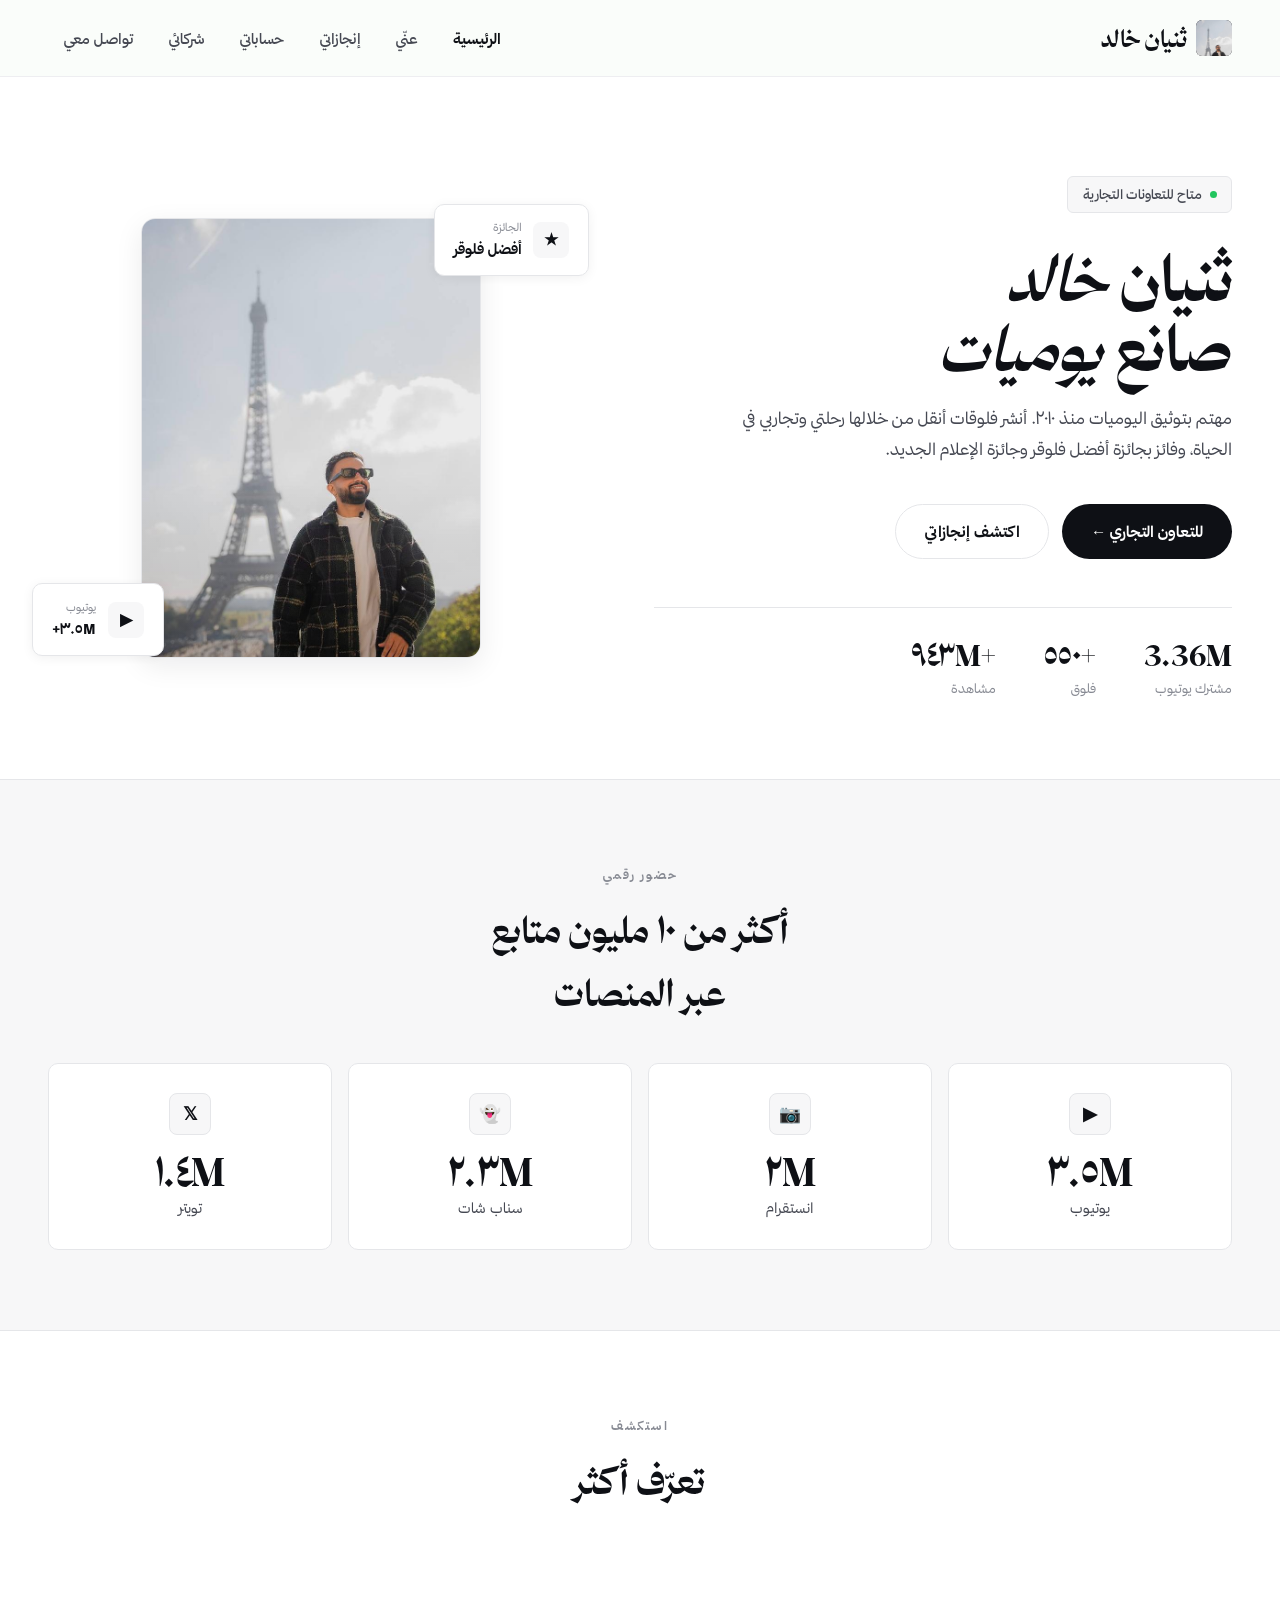
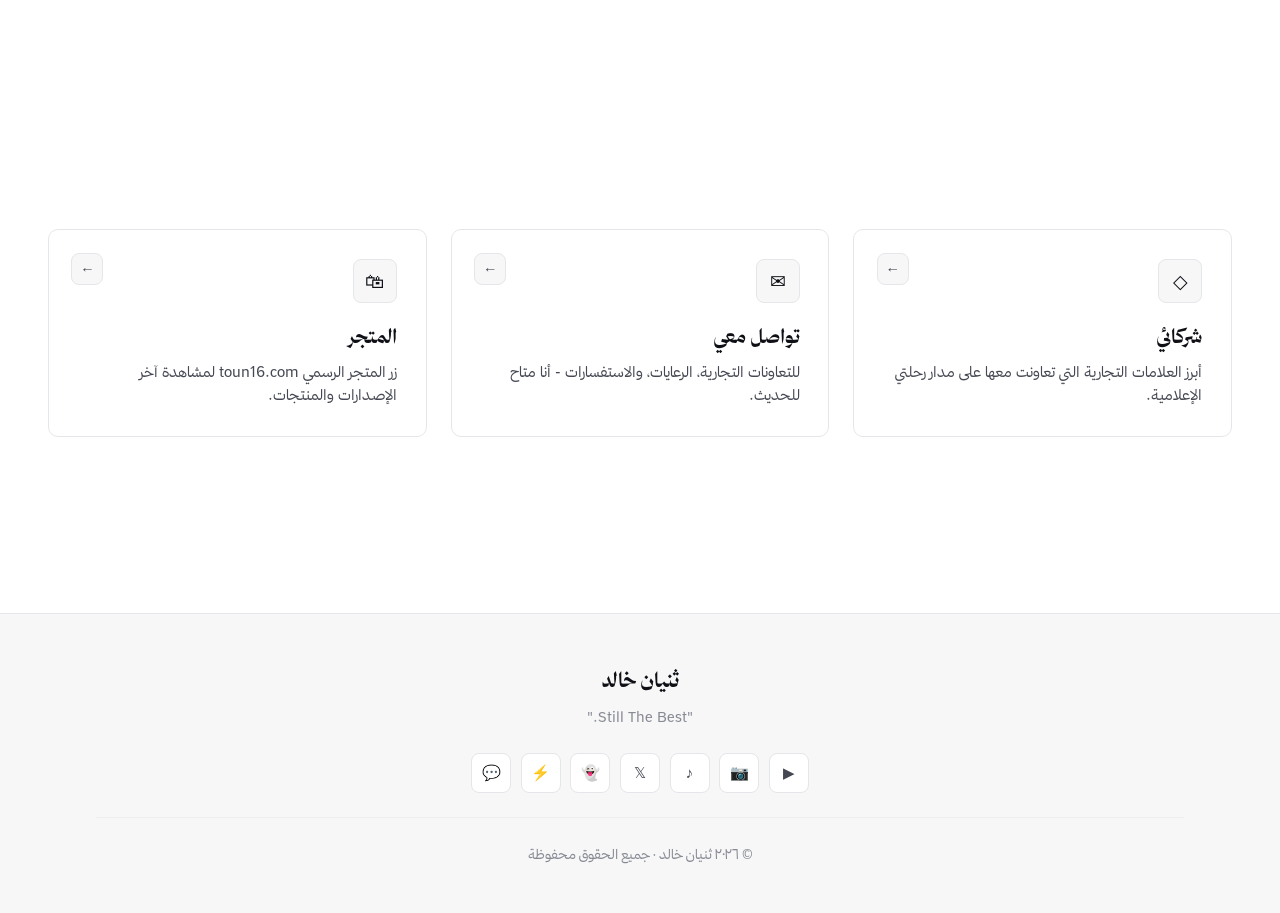
==== index.html @ 7612b8e5 "Add files via upload" ====
<!DOCTYPE html>
<html lang="ar" dir="rtl">
<head>
<meta charset="UTF-8">
<meta name="viewport" content="width=device-width, initial-scale=1.0">
<title>ثنيان خالد | Thunayyan Khalid</title>
<meta name="description" content="ثنيان خالد - مهتم بتوثيق اليوميات، ٣ مليون مشترك على اليوتيوب وأكثر من ٥٥٠ فلوق، وفائز بجائزة أفضل فلوقر">
<link rel="stylesheet" href="styles.css">
<style>
/* ===== Hero خاص بالصفحة الرئيسية ===== */
.hero{
  padding:6rem 0 5rem;
  position:relative;
  overflow:hidden;
}
.hero-grid{
  display:grid;
  grid-template-columns:1.1fr 1fr;
  gap:5rem;
  align-items:center;
}
.hero-text .greeting{
  display:inline-flex;
  align-items:center;
  gap:.5rem;
  padding:.4rem .9rem;
  background:var(--bg-soft);
  border:1px solid var(--border);
  border-radius:6px;
  font-size:.82rem;
  color:var(--text-soft);
  margin-bottom:1.8rem;
  font-weight:500;
}
.hero-text .greeting .dot{
  width:7px;height:7px;
  border-radius:50%;
  background:#22c55e;
}
.hero-text h1{
  font-family:'Thmanyah Display',serif;
  font-size:clamp(2.4rem,5vw,4.2rem);
  line-height:1.1;
  font-weight:700;
  color:var(--text);
  margin-bottom:1.3rem;
  letter-spacing:-.8px;
}
.hero-text h1 .italic{
  font-style:italic;
  color:var(--text);
  font-weight:500;
}
.hero-text .bio{
  font-size:1.05rem;
  color:var(--text-soft);
  margin-bottom:2.5rem;
  max-width:520px;
  line-height:1.8;
}
.hero-cta{
  display:flex;
  gap:.8rem;
  flex-wrap:wrap;
  margin-bottom:3rem;
}
.quick-stats{
  display:flex;
  gap:3rem;
  padding-top:2rem;
  border-top:1px solid var(--border);
}
.quick-stat .num{
  font-family:'Thmanyah Display',serif;
  font-size:1.9rem;
  font-weight:700;
  color:var(--text);
  line-height:1;
}
.quick-stat .lbl{
  font-size:.82rem;
  color:var(--text-muted);
  margin-top:.4rem;
}

/* ===== Hero Visual ===== */
.hero-visual{
  position:relative;
  height:520px;
}
.profile-frame{
  position:absolute;
  top:50%;
  left:50%;
  transform:translate(-50%,-50%);
  width:340px;
  height:440px;
  border-radius:14px;
  background:var(--bg-soft);
  box-shadow:var(--shadow-lg);
  z-index:2;
  overflow:hidden;
  border:1px solid var(--border);
}
.profile-frame::before{
  content:'';
  position:absolute;
  inset:0;
  background:linear-gradient(180deg,transparent 60%,rgba(14,16,21,.10));
  z-index:2;
  pointer-events:none;
}
.profile-img{
  position:absolute;
  inset:0;
  width:100%;
  height:100%;
  object-fit:cover;
  object-position:center top;
  z-index:1;
}
.profile-bg-shape{display:none}
.floating-badge{
  position:absolute;
  padding:.85rem 1.2rem;
  background:#fff;
  border:1px solid var(--border);
  border-radius:10px;
  box-shadow:var(--shadow);
  display:flex;
  align-items:center;
  gap:.7rem;
  z-index:3;
}
.floating-badge.b1{top:5%;right:-3%}
.floating-badge.b2{bottom:8%;left:-3%}
.floating-badge.b3{display:none}
.badge-icon{
  width:36px;height:36px;
  border-radius:8px;
  background:var(--bg-soft);
  display:flex;
  align-items:center;
  justify-content:center;
  color:var(--text);
  font-weight:700;
  font-size:1rem;
}
.badge-text .t1{font-size:.7rem;color:var(--text-muted)}
.badge-text .t2{font-weight:700;font-size:.9rem;color:var(--text)}

/* إزالة الدوائر الزخرفية */
.deco-circle{display:none}

/* ===== أقسام الصفحة ===== */
.section{padding:5rem 0}

/* ===== الإحصائيات الكبيرة ===== */
.stats-section{
  background:var(--bg-soft);
  padding:5rem 0;
  border-block:1px solid var(--border);
}
.stats-row{
  display:grid;
  grid-template-columns:repeat(4,1fr);
  gap:1rem;
  margin-top:2.5rem;
}
.stat-card{
  background:#fff;
  border:1px solid var(--border);
  border-radius:10px;
  padding:1.8rem 1.5rem;
  text-align:center;
  transition:border-color .2s ease;
}
.stat-card:hover{
  border-color:var(--text-muted);
}
.stat-card .icon{
  width:42px;height:42px;
  margin:0 auto 1rem;
  border-radius:8px;
  background:var(--bg-soft);
  display:flex;
  align-items:center;
  justify-content:center;
  color:var(--text);
  font-size:1.1rem;
  font-weight:700;
  border:1px solid var(--border);
}
.stat-card .big{
  font-family:'Thmanyah Display',serif;
  font-size:2.5rem;
  font-weight:700;
  color:var(--text);
  line-height:1;
  margin-bottom:.3rem;
}
.stat-card .label{
  color:var(--text-soft);
  font-size:.9rem;
}

/* ===== التنقل بين الأقسام (بطاقات روابط) ===== */
.nav-cards{
  display:grid;
  grid-template-columns:repeat(3,1fr);
  gap:1.5rem;
  margin-top:2rem;
}
.nav-card{
  display:block;
  padding:1.8rem;
  border-radius:10px;
  background:#fff;
  border:1px solid var(--border);
  text-decoration:none;
  color:inherit;
  transition:border-color .2s ease, transform .2s ease;
  position:relative;
}
.nav-card:hover{
  border-color:var(--text-muted);
  transform:translateY(-2px);
}
.nav-card .arrow{
  position:absolute;
  top:1.4rem;
  left:1.4rem;
  width:32px;height:32px;
  border-radius:8px;
  background:var(--bg-soft);
  display:flex;
  align-items:center;
  justify-content:center;
  color:var(--text-soft);
  transition:all .2s;
  font-size:.9rem;
  border:1px solid var(--border);
}
.nav-card:hover .arrow{
  background:var(--text);
  color:#fff;
  border-color:var(--text);
}
.nav-card h3{
  font-family:'Thmanyah Display',serif;
  font-size:1.25rem;
  font-weight:700;
  color:var(--text);
  margin-bottom:.4rem;
  margin-top:1rem;
}
.nav-card p{
  color:var(--text-soft);
  font-size:.92rem;
  line-height:1.6;
}
.nav-card .card-icon{
  width:44px;height:44px;
  border-radius:8px;
  background:var(--bg-soft);
  border:1px solid var(--border);
  display:flex;
  align-items:center;
  justify-content:center;
  font-size:1.2rem;
  color:var(--text);
}

/* ===== استجابة ===== */
@media (max-width:1024px){
  .hero-grid{grid-template-columns:1fr;gap:3rem}
  .hero-visual{height:480px;order:-1}
  .profile-frame{width:300px;height:380px}
  .profile-bg-shape{width:320px;height:400px}
  .stats-row{grid-template-columns:repeat(2,1fr)}
  .nav-cards{grid-template-columns:1fr 1fr}
}
@media (max-width:768px){
  .hero{padding:3rem 0}
  .hero-visual{height:420px}
  .profile-frame{width:260px;height:330px}
  .profile-bg-shape{width:280px;height:350px}
  .quick-stats{gap:1.5rem;flex-wrap:wrap}
  .quick-stat .num{font-size:1.6rem}
  .nav-cards{grid-template-columns:1fr}
  .stats-row{gap:1rem}
  .stat-card{padding:1.5rem 1rem}
  .stat-card .big{font-size:2rem}
  .floating-badge.b3{display:none}
}
</style>
</head>
<body>

<!-- ============ HEADER ============ -->
<header class="site-header">
  <a href="index.html" class="brand">
    <span class="brand-mark"><img src="thunayyan.jpg" alt="ث"></span>
    <span>ثنيان خالد</span>
  </a>
  <nav>
    <ul class="nav-menu">
      <li><a href="index.html" class="active">الرئيسية</a></li>
      <li><a href="about.html">عنّي</a></li>
      <li><a href="achievements.html">إنجازاتي</a></li>
      <li><a href="social.html">حساباتي</a></li>
      <li><a href="partners.html">شركائي</a></li>
      <li><a href="contact.html">تواصل معي</a></li>
    </ul>
  </nav>
  <button class="menu-toggle" aria-label="القائمة">☰</button>
</header>

<main>
  <!-- ============ HERO ============ -->
  <section class="hero">
    <div class="container">
      <div class="hero-grid">
        <div class="hero-text">
          <div class="greeting">
            <span class="dot"></span>
            <span>متاح للتعاونات التجارية</span>
          </div>
          <h1>ثنيان <span class="italic">خالد</span><br>صانع <span class="italic">يوميات</span></h1>
          <p class="bio">مهتم بتوثيق اليوميات منذ ٢٠١٠. أنشر فلوقات أنقل من خلالها رحلتي وتجاربي في الحياة، وفائز بجائزة أفضل فلوقر وجائزة الإعلام الجديد.</p>
          
          <div class="hero-cta">
            <a href="contact.html" class="btn btn-primary">للتعاون التجاري ←</a>
            <a href="achievements.html" class="btn btn-ghost">اكتشف إنجازاتي</a>
          </div>

          <div class="quick-stats">
            <div class="quick-stat">
              <div class="num" data-target="3530000">٣.٥M</div>
              <div class="lbl">مشترك يوتيوب</div>
            </div>
            <div class="quick-stat">
              <div class="num">+٥٥٠</div>
              <div class="lbl">فلوق</div>
            </div>
            <div class="quick-stat">
              <div class="num">+٩٤٣M</div>
              <div class="lbl">مشاهدة</div>
            </div>
          </div>
        </div>

        <div class="hero-visual">
          <div class="deco-circle c1"></div>
          <div class="deco-circle c2"></div>
          <div class="profile-bg-shape"></div>
          
          <div class="profile-frame">
            <img src="thunayyan.jpg" alt="ثنيان خالد" class="profile-img">
          </div>

          <div class="floating-badge b1">
            <div class="badge-icon">★</div>
            <div class="badge-text">
              <div class="t1">الجائزة</div>
              <div class="t2">أفضل فلوقر</div>
            </div>
          </div>
          
          <div class="floating-badge b2">
            <div class="badge-icon">▶</div>
            <div class="badge-text">
              <div class="t1">يوتيوب</div>
              <div class="t2">٣.٥M+</div>
            </div>
          </div>

          <div class="floating-badge b3">
            <div class="badge-icon">✦</div>
            <div class="badge-text">
              <div class="t1">منذ</div>
              <div class="t2">٢٠١٠</div>
            </div>
          </div>
        </div>
      </div>
    </div>
  </section>

  <!-- ============ STATS ============ -->
  <section class="stats-section">
    <div class="container">
      <div style="text-align:center;max-width:600px;margin:0 auto 1rem">
        <div class="eyebrow reveal">حضور رقمي</div>
        <h2 class="section-title reveal">أكثر من ١٠ مليون متابع<br>عبر المنصات</h2>
      </div>
      <div class="stats-row">
        <div class="stat-card reveal">
          <div class="icon">▶</div>
          <div class="big">٣.٥M</div>
          <div class="label">يوتيوب</div>
        </div>
        <div class="stat-card reveal">
          <div class="icon">📷</div>
          <div class="big">٢M</div>
          <div class="label">انستقرام</div>
        </div>
        <div class="stat-card reveal">
          <div class="icon">👻</div>
          <div class="big">٢.٣M</div>
          <div class="label">سناب شات</div>
        </div>
        <div class="stat-card reveal">
          <div class="icon">𝕏</div>
          <div class="big">١.٤M</div>
          <div class="label">تويتر</div>
        </div>
      </div>
    </div>
  </section>

  <!-- ============ NAV CARDS ============ -->
  <section class="section">
    <div class="container">
      <div style="text-align:center;max-width:600px;margin:0 auto">
        <div class="eyebrow reveal">استكشف</div>
        <h2 class="section-title reveal">تعرّف أكثر</h2>
        <p class="section-subtitle reveal" style="margin:0 auto 3rem">تنقّل بين الأقسام لتعرف القصة كاملة</p>
      </div>
      
      <div class="nav-cards">
        <a href="about.html" class="nav-card reveal">
          <div class="card-icon">◷</div>
          <span class="arrow">←</span>
          <h3>عنّي</h3>
          <p>قصتي مع الكاميرا، البدايات، والمحطات التي صنعت ثنيان خالد الذي تعرفونه اليوم.</p>
        </a>
        <a href="achievements.html" class="nav-card reveal">
          <div class="card-icon">★</div>
          <span class="arrow">←</span>
          <h3>إنجازاتي</h3>
          <p>أرقام، جوائز، ومحطات بارزة على مدار أكثر من ١٥ سنة من صناعة المحتوى.</p>
        </a>
        <a href="social.html" class="nav-card reveal">
          <div class="card-icon">◉</div>
          <span class="arrow">←</span>
          <h3>حساباتي</h3>
          <p>روابط مباشرة لكل حساباتي مع الأرقام الحقيقية المحدّثة لكل منصة.</p>
        </a>
        <a href="partners.html" class="nav-card reveal">
          <div class="card-icon">◇</div>
          <span class="arrow">←</span>
          <h3>شركائي</h3>
          <p>أبرز العلامات التجارية التي تعاونت معها على مدار رحلتي الإعلامية.</p>
        </a>
        <a href="contact.html" class="nav-card reveal">
          <div class="card-icon">✉</div>
          <span class="arrow">←</span>
          <h3>تواصل معي</h3>
          <p>للتعاونات التجارية، الرعايات، والاستفسارات - أنا متاح للحديث.</p>
        </a>
        <a href="https://toun16.com" target="_blank" class="nav-card reveal">
          <div class="card-icon">🛍</div>
          <span class="arrow">←</span>
          <h3>المتجر</h3>
          <p>زر المتجر الرسمي toun16.com لمشاهدة آخر الإصدارات والمنتجات.</p>
        </a>
      </div>
    </div>
  </section>
</main>

<!-- ============ FOOTER ============ -->
<footer class="site-footer">
  <div class="container">
    <div class="footer-brand">ثنيان خالد</div>
    <div class="footer-quote">"Still The Best."</div>
    <div class="footer-social">
      <a href="https://www.youtube.com/channel/UCtAUHu0stm1w5Sw_m1CaIKw" target="_blank" title="YouTube">▶</a>
      <a href="https://www.instagram.com/thunayyan16" target="_blank" title="Instagram">📷</a>
      <a href="https://www.tiktok.com/@tounk16" target="_blank" title="TikTok">♪</a>
      <a href="https://x.com/Thunayyan16" target="_blank" title="X">𝕏</a>
      <a href="https://www.snapchat.com/@toun16" target="_blank" title="Snapchat">👻</a>
      <a href="https://kick.com/thunayyan16" target="_blank" title="Kick">⚡</a>
      <a href="https://discord.com/invite/25SVM4dC" target="_blank" title="Discord">💬</a>
    </div>
    <div class="footer-copy">© ٢٠٢٦ ثنيان خالد · جميع الحقوق محفوظة</div>
  </div>
</footer>

<script src="script.js"></script>
</body>
</html>
---- styles.css ----
/* ============================================
   THUNAYYAN KHALID — Personal Website
   Shared Styles
   ============================================ */

/* ===== خطوط ثمانية ===== */
@font-face{
  font-family:'Thmanyah Sans';
  src:url('fonts/thmanyahsans-Light.woff2') format('woff2');
  font-weight:300;font-style:normal;font-display:swap;
}
@font-face{
  font-family:'Thmanyah Sans';
  src:url('fonts/thmanyahsans-Regular.woff2') format('woff2');
  font-weight:400;font-style:normal;font-display:swap;
}
@font-face{
  font-family:'Thmanyah Sans';
  src:url('fonts/thmanyahsans-Medium.woff2') format('woff2');
  font-weight:500;font-style:normal;font-display:swap;
}
@font-face{
  font-family:'Thmanyah Sans';
  src:url('fonts/thmanyahsans-Bold.woff2') format('woff2');
  font-weight:700;font-style:normal;font-display:swap;
}
@font-face{
  font-family:'Thmanyah Sans';
  src:url('fonts/thmanyahsans-Black.woff2') format('woff2');
  font-weight:900;font-style:normal;font-display:swap;
}
@font-face{
  font-family:'Thmanyah Display';
  src:url('fonts/thmanyahserifdisplay-Regular.woff2') format('woff2');
  font-weight:400;font-style:normal;font-display:swap;
}
@font-face{
  font-family:'Thmanyah Display';
  src:url('fonts/thmanyahserifdisplay-Medium.woff2') format('woff2');
  font-weight:500;font-style:normal;font-display:swap;
}
@font-face{
  font-family:'Thmanyah Display';
  src:url('fonts/thmanyahserifdisplay-Bold.woff2') format('woff2');
  font-weight:700;font-style:normal;font-display:swap;
}
@font-face{
  font-family:'Thmanyah Display';
  src:url('fonts/thmanyahserifdisplay-Black.woff2') format('woff2');
  font-weight:900;font-style:normal;font-display:swap;
}

/* ===== المتغيرات اللونية - باليت أخضر فاتح وأبيض مريح ===== */
:root{
  --bg:#ffffff;
  --bg-soft:#f7f7f8;
  --bg-card:#ffffff;
  --green-50:#f5f5f6;
  --green-100:#ebebed;
  --green-200:#dcdce0;
  --green-300:#9ea0a8;
  --green-400:#5a5d68;
  --green-500:#2c3038;
  --green-600:#1a1d24;
  --green-700:#0e1015;
  --accent:#2c3038;
  --accent-soft:#f0f0f2;
  --text:#0e1015;
  --text-soft:#454852;
  --text-muted:#878a93;
  --border:#e5e6e9;
  --border-soft:#eeeef1;
  --shadow-sm:0 1px 2px rgba(14,16,21,.04);
  --shadow:0 2px 12px rgba(14,16,21,.06);
  --shadow-lg:0 8px 28px rgba(14,16,21,.08);
  --shadow-xl:0 16px 40px rgba(14,16,21,.10);
}

*{margin:0;padding:0;box-sizing:border-box}
html{scroll-behavior:smooth}
body{
  font-family:'Thmanyah Sans',sans-serif;
  background:var(--bg);
  color:var(--text);
  line-height:1.7;
  overflow-x:hidden;
  min-height:100vh;
}

/* ===== خلفية نظيفة ===== */
body::before{
  content:'';
  position:fixed;
  inset:0;
  background:var(--bg);
  z-index:0;
  pointer-events:none;
}

a{color:inherit;text-decoration:none}
img{max-width:100%;display:block}

/* ===== الهيدر / النافيغيشن ===== */
.site-header{
  position:fixed;
  top:0;right:0;left:0;
  z-index:100;
  padding:1.1rem 3rem;
  background:rgba(250,253,249,.85);
  backdrop-filter:blur(20px);
  -webkit-backdrop-filter:blur(20px);
  border-bottom:1px solid var(--border-soft);
  display:flex;
  justify-content:space-between;
  align-items:center;
  transition:all .3s ease;
}
.brand{
  font-family:'Thmanyah Display',serif;
  font-size:1.5rem;
  font-weight:700;
  color:var(--text);
  letter-spacing:-.3px;
  display:flex;
  align-items:center;
  gap:.6rem;
}
.brand-mark{
  width:36px;height:36px;
  border-radius:6px;
  background:var(--text);
  display:flex;
  align-items:center;
  justify-content:center;
  color:#fff;
  font-family:'Thmanyah Display',serif;
  font-size:1.1rem;
  font-weight:700;
  overflow:hidden;
}
.brand-mark img{
  width:100%;
  height:100%;
  object-fit:cover;
  object-position:center top;
}

.nav-menu{
  display:flex;
  gap:.2rem;
  list-style:none;
  align-items:center;
}
.nav-menu a{
  padding:.55rem 1rem;
  border-radius:6px;
  font-size:.92rem;
  font-weight:500;
  color:var(--text-soft);
  transition:color .2s ease;
}
.nav-menu a:hover{
  color:var(--text);
}
.nav-menu a.active{
  color:var(--text);
  font-weight:700;
}
.menu-toggle{
  display:none;
  background:none;
  border:none;
  font-size:1.4rem;
  color:var(--text);
  cursor:pointer;
  padding:.5rem;
}

/* ===== الحاوي الرئيسي ===== */
main{
  position:relative;
  z-index:1;
  padding-top:80px;
  min-height:100vh;
}
.container{
  max-width:1280px;
  margin:0 auto;
  padding:0 3rem;
}

/* ===== Hero / صدر الصفحة لكل صفحة داخلية ===== */
.page-hero{
  padding:5rem 0 4rem;
  text-align:center;
  position:relative;
}
.page-hero .breadcrumb{
  display:inline-flex;
  align-items:center;
  gap:.5rem;
  padding:.35rem .9rem;
  background:var(--bg-soft);
  border:1px solid var(--border);
  border-radius:6px;
  font-size:.82rem;
  color:var(--text-soft);
  margin-bottom:1.5rem;
  font-weight:500;
}
.page-hero h1{
  font-family:'Thmanyah Display',serif;
  font-size:clamp(2.2rem,5vw,4rem);
  font-weight:700;
  color:var(--text);
  line-height:1.15;
  margin-bottom:1rem;
  letter-spacing:-1px;
}
.page-hero h1 .accent{
  color:var(--text);
  font-style:italic;
  font-weight:500;
}
.page-hero p.lead{
  font-size:1.1rem;
  color:var(--text-soft);
  max-width:640px;
  margin:0 auto;
  font-weight:400;
}

/* ===== العناوين الفرعية ===== */
.section-title{
  font-family:'Thmanyah Display',serif;
  font-size:clamp(1.7rem,3.2vw,2.3rem);
  font-weight:700;
  color:var(--text);
  margin-bottom:.7rem;
  letter-spacing:-.3px;
}
.section-subtitle{
  color:var(--text-soft);
  font-size:1rem;
  margin-bottom:3rem;
  max-width:600px;
}
.eyebrow{
  display:inline-block;
  font-size:.75rem;
  font-weight:700;
  color:var(--text-muted);
  letter-spacing:2px;
  text-transform:uppercase;
  margin-bottom:.8rem;
}

/* ===== الأزرار ===== */
.btn{
  display:inline-flex;
  align-items:center;
  gap:.5rem;
  padding:.85rem 1.8rem;
  border-radius:50px;
  font-family:inherit;
  font-size:.95rem;
  font-weight:700;
  cursor:pointer;
  border:none;
  transition:all .3s ease;
  text-decoration:none;
}
.btn-primary{
  background:var(--text);
  color:#fff;
}
.btn-primary:hover{
  background:var(--green-700);
  transform:translateY(-1px);
  box-shadow:var(--shadow);
}
.btn-ghost{
  background:transparent;
  color:var(--text);
  border:1.5px solid var(--border);
}
.btn-ghost:hover{
  background:var(--bg-soft);
  border-color:var(--green-300);
}

/* ===== الفوتر ===== */
.site-footer{
  margin-top:6rem;
  padding:3rem;
  background:var(--bg-soft);
  border-top:1px solid var(--border);
  text-align:center;
}
.footer-brand{
  font-family:'Thmanyah Display',serif;
  font-size:1.3rem;
  font-weight:700;
  color:var(--text);
  margin-bottom:.5rem;
}
.footer-quote{
  color:var(--text-muted);
  font-size:.9rem;
  margin-bottom:1.5rem;
}
.footer-social{
  display:flex;
  justify-content:center;
  gap:.6rem;
  margin-bottom:1.5rem;
  flex-wrap:wrap;
}
.footer-social a{
  width:40px;height:40px;
  border-radius:8px;
  background:#fff;
  border:1px solid var(--border);
  display:flex;
  align-items:center;
  justify-content:center;
  color:var(--text-soft);
  transition:all .2s;
  font-size:.95rem;
}
.footer-social a:hover{
  background:var(--text);
  color:#fff;
  border-color:var(--text);
}
.footer-copy{
  color:var(--text-muted);
  font-size:.85rem;
  padding-top:1.5rem;
  border-top:1px solid var(--border-soft);
}

/* ===== أنميشن الكشف عند التمرير ===== */
.reveal{
  opacity:0;
  transform:translateY(30px);
  transition:opacity .7s ease,transform .7s ease;
}
.reveal.visible{
  opacity:1;
  transform:translateY(0);
}

/* ===== استجابة ===== */
@media (max-width:1024px){
  .site-header{padding:1rem 1.5rem}
  .container{padding:0 1.5rem}
}
@media (max-width:840px){
  .nav-menu{
    position:fixed;
    top:70px;
    right:0;left:0;
    flex-direction:column;
    align-items:stretch;
    background:#fff;
    padding:1.5rem;
    gap:.4rem;
    transform:translateY(-150%);
    transition:transform .35s ease;
    box-shadow:var(--shadow);
    border-bottom:1px solid var(--border);
  }
  .nav-menu.open{transform:translateY(0)}
  .nav-menu a{text-align:right;padding:.8rem 1rem}
  .menu-toggle{display:block}
  .page-hero{padding:3rem 0 2rem}
  .site-footer{padding:2.5rem 1.5rem}
}
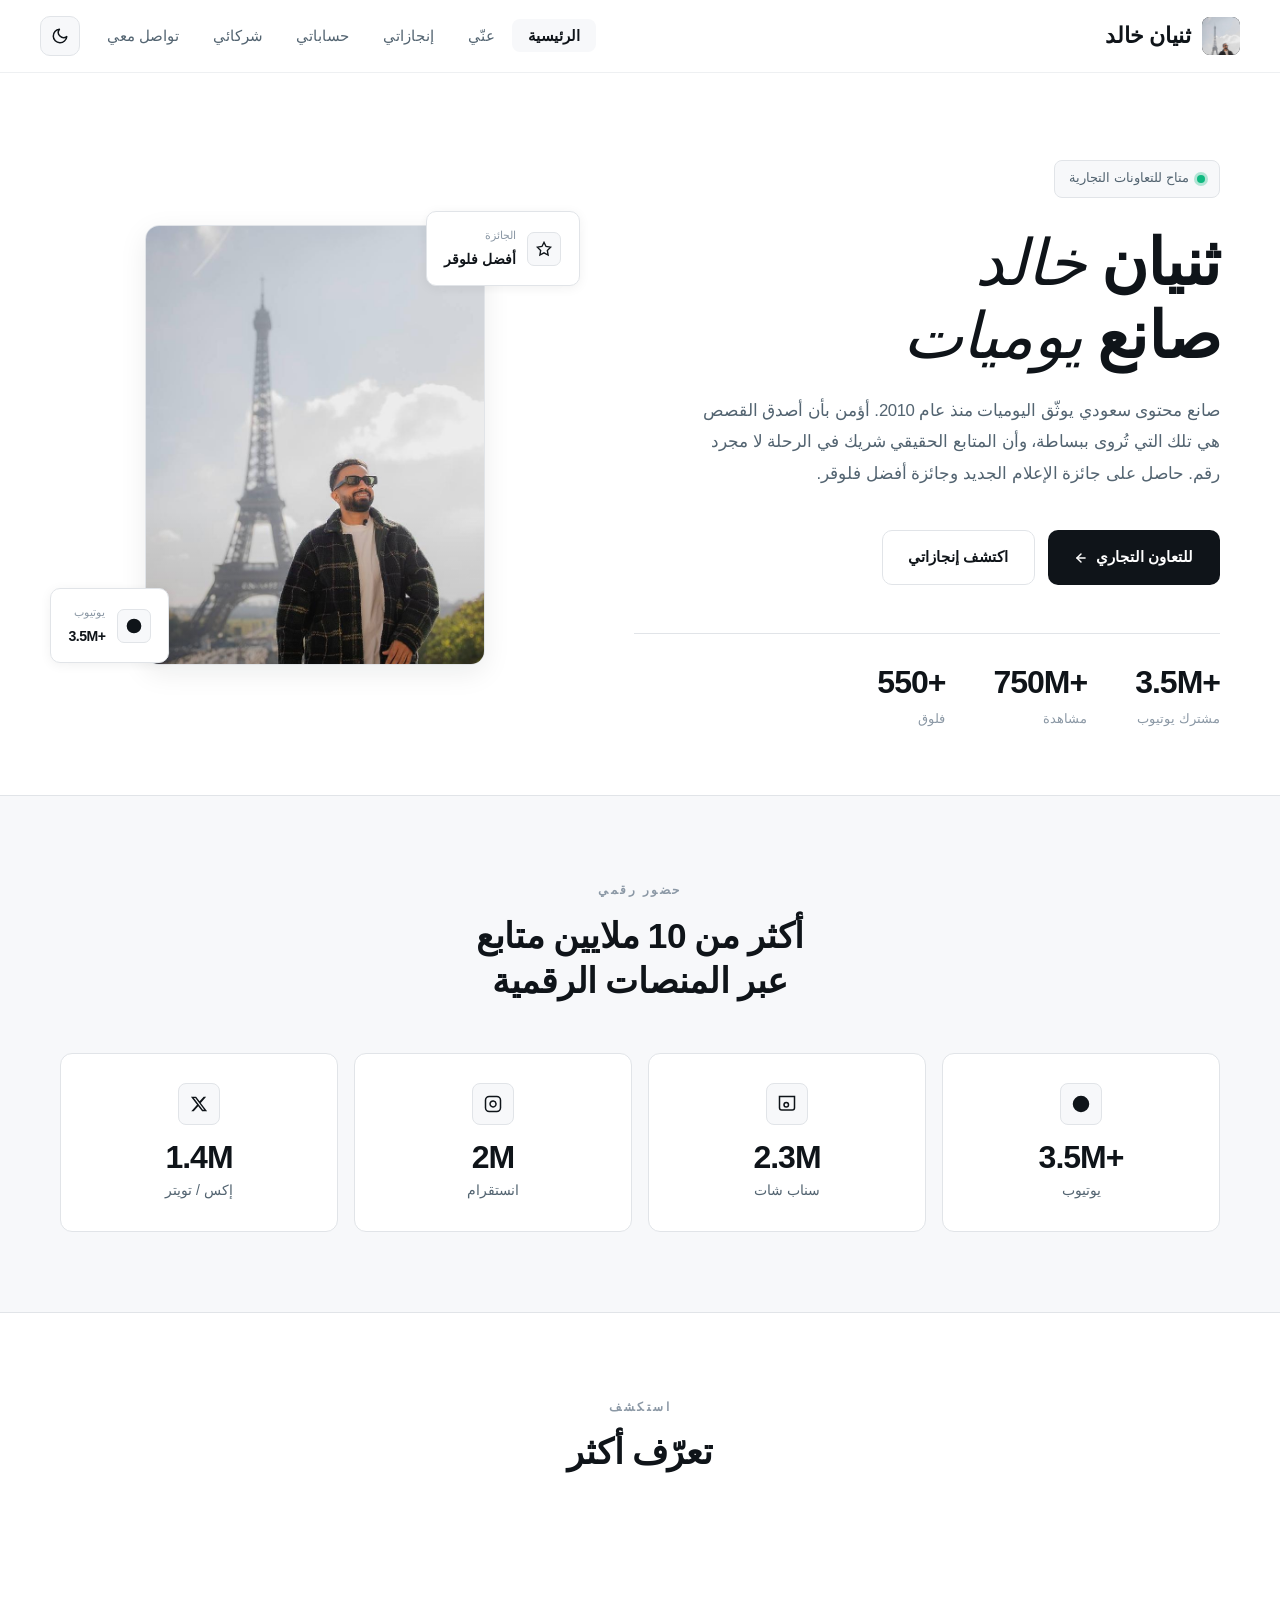
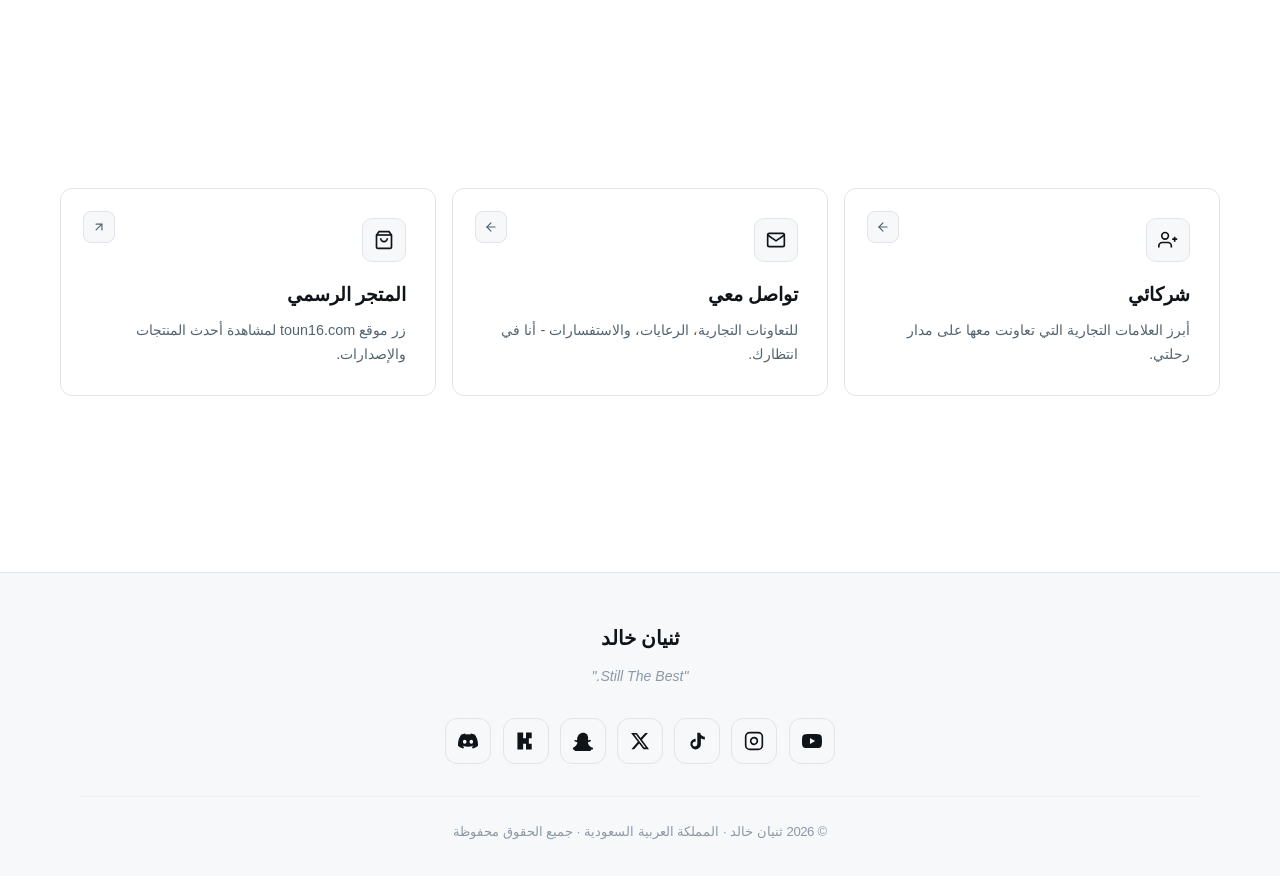
==== commit b94b4f3a: "Add files via upload" ====
--- a/index.html
+++ b/index.html
@@ -4,47 +4,66 @@
 <meta charset="UTF-8">
 <meta name="viewport" content="width=device-width, initial-scale=1.0">
 <title>ثنيان خالد | Thunayyan Khalid</title>
-<meta name="description" content="ثنيان خالد - مهتم بتوثيق اليوميات، ٣ مليون مشترك على اليوتيوب وأكثر من ٥٥٠ فلوق، وفائز بجائزة أفضل فلوقر">
+<meta name="description" content="ثنيان خالد - صانع محتوى ومؤثر رقمي سعودي، أكثر من 3.5 مليون مشترك على يوتيوب وأكثر من 550 فلوق منذ عام 2010">
+<link rel="icon" type="image/jpeg" href="thunayyan.jpg">
+<link rel="apple-touch-icon" href="thunayyan.jpg">
 <link rel="stylesheet" href="styles.css">
 <style>
-/* ===== Hero خاص بالصفحة الرئيسية ===== */
 .hero{
-  padding:6rem 0 5rem;
+  padding:5rem 0 4rem;
   position:relative;
   overflow:hidden;
 }
 .hero-grid{
   display:grid;
-  grid-template-columns:1.1fr 1fr;
-  gap:5rem;
-  align-items:center;
-}
-.hero-text .greeting{
+  grid-template-columns:1.15fr 1fr;
+  gap:4rem;
+  align-items:center;
+}
+
+.hero-text .status{
   display:inline-flex;
   align-items:center;
   gap:.5rem;
   padding:.4rem .9rem;
   background:var(--bg-soft);
   border:1px solid var(--border);
-  border-radius:6px;
+  border-radius:8px;
   font-size:.82rem;
   color:var(--text-soft);
   margin-bottom:1.8rem;
   font-weight:500;
-}
-.hero-text .greeting .dot{
-  width:7px;height:7px;
+  animation:fadeInUp .6s ease both;
+}
+.hero-text .status .dot{
+  width:8px;height:8px;
   border-radius:50%;
-  background:#22c55e;
-}
+  background:var(--success);
+  position:relative;
+}
+.hero-text .status .dot::after{
+  content:'';
+  position:absolute;
+  inset:-3px;
+  border-radius:50%;
+  background:var(--success);
+  opacity:.3;
+  animation:ping 2s ease-in-out infinite;
+}
+@keyframes ping{
+  0%{transform:scale(.8);opacity:.6}
+  100%{transform:scale(1.8);opacity:0}
+}
+
 .hero-text h1{
   font-family:'Thmanyah Display',serif;
-  font-size:clamp(2.4rem,5vw,4.2rem);
-  line-height:1.1;
+  font-size:clamp(2.4rem,5vw,4rem);
+  line-height:1.15;
   font-weight:700;
   color:var(--text);
   margin-bottom:1.3rem;
   letter-spacing:-.8px;
+  animation:fadeInUp .7s ease .1s both;
 }
 .hero-text h1 .italic{
   font-style:italic;
@@ -55,27 +74,33 @@
   font-size:1.05rem;
   color:var(--text-soft);
   margin-bottom:2.5rem;
-  max-width:520px;
-  line-height:1.8;
+  max-width:540px;
+  line-height:1.9;
+  animation:fadeInUp .7s ease .2s both;
 }
 .hero-cta{
   display:flex;
   gap:.8rem;
   flex-wrap:wrap;
   margin-bottom:3rem;
+  animation:fadeInUp .7s ease .3s both;
 }
 .quick-stats{
   display:flex;
   gap:3rem;
   padding-top:2rem;
   border-top:1px solid var(--border);
+  animation:fadeInUp .7s ease .4s both;
 }
 .quick-stat .num{
-  font-family:'Thmanyah Display',serif;
-  font-size:1.9rem;
+  font-family:'Inter',sans-serif;
+  font-size:2rem;
   font-weight:700;
   color:var(--text);
   line-height:1;
+  letter-spacing:-1px;
+  direction:ltr;
+  display:inline-block;
 }
 .quick-stat .lbl{
   font-size:.82rem;
@@ -83,10 +108,11 @@
   margin-top:.4rem;
 }
 
-/* ===== Hero Visual ===== */
+/* Hero Visual */
 .hero-visual{
   position:relative;
   height:520px;
+  animation:scaleIn .9s ease .2s both;
 }
 .profile-frame{
   position:absolute;
@@ -106,7 +132,7 @@
   content:'';
   position:absolute;
   inset:0;
-  background:linear-gradient(180deg,transparent 60%,rgba(14,16,21,.10));
+  background:linear-gradient(180deg,transparent 65%,rgba(0,0,0,.15));
   z-index:2;
   pointer-events:none;
 }
@@ -119,11 +145,11 @@
   object-position:center top;
   z-index:1;
 }
-.profile-bg-shape{display:none}
+
 .floating-badge{
   position:absolute;
-  padding:.85rem 1.2rem;
-  background:#fff;
+  padding:.85rem 1.1rem;
+  background:var(--bg-card);
   border:1px solid var(--border);
   border-radius:10px;
   box-shadow:var(--shadow);
@@ -131,31 +157,25 @@
   align-items:center;
   gap:.7rem;
   z-index:3;
-}
-.floating-badge.b1{top:5%;right:-3%}
-.floating-badge.b2{bottom:8%;left:-3%}
-.floating-badge.b3{display:none}
+  animation:fadeInUp .8s ease .6s both;
+}
+.floating-badge.b1{top:5%;right:-2%}
+.floating-badge.b2{bottom:8%;left:-2%;animation-delay:.8s}
 .badge-icon{
-  width:36px;height:36px;
-  border-radius:8px;
-  background:var(--bg-soft);
+  width:34px;height:34px;
+  border-radius:7px;
+  background:var(--bg-soft);
+  border:1px solid var(--border);
   display:flex;
   align-items:center;
   justify-content:center;
   color:var(--text);
-  font-weight:700;
-  font-size:1rem;
-}
-.badge-text .t1{font-size:.7rem;color:var(--text-muted)}
-.badge-text .t2{font-weight:700;font-size:.9rem;color:var(--text)}
-
-/* إزالة الدوائر الزخرفية */
-.deco-circle{display:none}
-
-/* ===== أقسام الصفحة ===== */
-.section{padding:5rem 0}
-
-/* ===== الإحصائيات الكبيرة ===== */
+  font-size:.95rem;
+}
+.badge-text .t1{font-size:.7rem;color:var(--text-muted);margin-bottom:.1rem}
+.badge-text .t2{font-weight:700;font-size:.88rem;color:var(--text)}
+
+/* الإحصائيات */
 .stats-section{
   background:var(--bg-soft);
   padding:5rem 0;
@@ -168,15 +188,16 @@
   margin-top:2.5rem;
 }
 .stat-card{
-  background:#fff;
-  border:1px solid var(--border);
-  border-radius:10px;
+  background:var(--bg-card);
+  border:1px solid var(--border);
+  border-radius:12px;
   padding:1.8rem 1.5rem;
   text-align:center;
-  transition:border-color .2s ease;
+  transition:all .25s ease;
 }
 .stat-card:hover{
   border-color:var(--text-muted);
+  transform:translateY(-2px);
 }
 .stat-card .icon{
   width:42px;height:42px;
@@ -187,44 +208,53 @@
   align-items:center;
   justify-content:center;
   color:var(--text);
-  font-size:1.1rem;
-  font-weight:700;
-  border:1px solid var(--border);
-}
+  border:1px solid var(--border);
+}
+.stat-card .icon svg{width:18px;height:18px}
 .stat-card .big{
-  font-family:'Thmanyah Display',serif;
-  font-size:2.5rem;
+  font-family:'Inter',sans-serif;
+  font-size:2rem;
   font-weight:700;
   color:var(--text);
   line-height:1;
   margin-bottom:.3rem;
+  letter-spacing:-1px;
+  direction:ltr;
+  display:inline-block;
 }
 .stat-card .label{
   color:var(--text-soft);
-  font-size:.9rem;
-}
-
-/* ===== التنقل بين الأقسام (بطاقات روابط) ===== */
+  font-size:.88rem;
+}
+
+/* بطاقات التنقل */
+.section{padding:5rem 0}
+.section-header{
+  text-align:center;
+  max-width:640px;
+  margin:0 auto 3rem;
+}
+
 .nav-cards{
   display:grid;
   grid-template-columns:repeat(3,1fr);
-  gap:1.5rem;
-  margin-top:2rem;
+  gap:1rem;
 }
 .nav-card{
   display:block;
   padding:1.8rem;
-  border-radius:10px;
-  background:#fff;
+  border-radius:12px;
+  background:var(--bg-card);
   border:1px solid var(--border);
   text-decoration:none;
   color:inherit;
-  transition:border-color .2s ease, transform .2s ease;
+  transition:all .25s ease;
   position:relative;
 }
 .nav-card:hover{
   border-color:var(--text-muted);
-  transform:translateY(-2px);
+  transform:translateY(-3px);
+  box-shadow:var(--shadow);
 }
 .nav-card .arrow{
   position:absolute;
@@ -238,17 +268,17 @@
   justify-content:center;
   color:var(--text-soft);
   transition:all .2s;
-  font-size:.9rem;
-  border:1px solid var(--border);
-}
+  border:1px solid var(--border);
+}
+.nav-card .arrow svg{width:14px;height:14px}
 .nav-card:hover .arrow{
-  background:var(--text);
-  color:#fff;
-  border-color:var(--text);
+  background:var(--accent);
+  color:var(--bg);
+  border-color:var(--accent);
 }
 .nav-card h3{
   font-family:'Thmanyah Display',serif;
-  font-size:1.25rem;
+  font-size:1.2rem;
   font-weight:700;
   color:var(--text);
   margin-bottom:.4rem;
@@ -256,111 +286,121 @@
 }
 .nav-card p{
   color:var(--text-soft);
-  font-size:.92rem;
-  line-height:1.6;
+  font-size:.9rem;
+  line-height:1.7;
 }
 .nav-card .card-icon{
   width:44px;height:44px;
-  border-radius:8px;
+  border-radius:10px;
   background:var(--bg-soft);
   border:1px solid var(--border);
   display:flex;
   align-items:center;
   justify-content:center;
-  font-size:1.2rem;
-  color:var(--text);
-}
-
-/* ===== استجابة ===== */
+  color:var(--text);
+}
+.nav-card .card-icon svg{width:20px;height:20px}
+
 @media (max-width:1024px){
+  .hero{padding:3rem 0}
   .hero-grid{grid-template-columns:1fr;gap:3rem}
   .hero-visual{height:480px;order:-1}
   .profile-frame{width:300px;height:380px}
-  .profile-bg-shape{width:320px;height:400px}
   .stats-row{grid-template-columns:repeat(2,1fr)}
   .nav-cards{grid-template-columns:1fr 1fr}
 }
-@media (max-width:768px){
-  .hero{padding:3rem 0}
+@media (max-width:600px){
+  .hero{padding:2rem 0}
   .hero-visual{height:420px}
   .profile-frame{width:260px;height:330px}
-  .profile-bg-shape{width:280px;height:350px}
   .quick-stats{gap:1.5rem;flex-wrap:wrap}
   .quick-stat .num{font-size:1.6rem}
   .nav-cards{grid-template-columns:1fr}
-  .stats-row{gap:1rem}
-  .stat-card{padding:1.5rem 1rem}
-  .stat-card .big{font-size:2rem}
-  .floating-badge.b3{display:none}
+  .stats-row{grid-template-columns:1fr 1fr;gap:.7rem}
+  .stat-card{padding:1.4rem 1rem}
+  .stat-card .big{font-size:1.7rem}
+  .floating-badge{padding:.7rem .9rem}
+  .badge-text .t2{font-size:.8rem}
+  .floating-badge.b1{right:-1%}
+  .floating-badge.b2{left:-1%}
+}
+@media (max-width:400px){
+  .hero-visual{height:380px}
+  .profile-frame{width:230px;height:290px}
 }
 </style>
 </head>
 <body>
 
-<!-- ============ HEADER ============ -->
 <header class="site-header">
   <a href="index.html" class="brand">
     <span class="brand-mark"><img src="thunayyan.jpg" alt="ث"></span>
     <span>ثنيان خالد</span>
   </a>
-  <nav>
-    <ul class="nav-menu">
-      <li><a href="index.html" class="active">الرئيسية</a></li>
-      <li><a href="about.html">عنّي</a></li>
-      <li><a href="achievements.html">إنجازاتي</a></li>
-      <li><a href="social.html">حساباتي</a></li>
-      <li><a href="partners.html">شركائي</a></li>
-      <li><a href="contact.html">تواصل معي</a></li>
-    </ul>
-  </nav>
-  <button class="menu-toggle" aria-label="القائمة">☰</button>
+  <div class="nav-wrapper">
+    <nav>
+      <ul class="nav-menu" id="navMenu">
+        <li><a href="index.html" class="active">الرئيسية</a></li>
+        <li><a href="about.html">عنّي</a></li>
+        <li><a href="achievements.html">إنجازاتي</a></li>
+        <li><a href="social.html">حساباتي</a></li>
+        <li><a href="partners.html">شركائي</a></li>
+        <li><a href="contact.html">تواصل معي</a></li>
+      </ul>
+    </nav>
+    <button class="theme-toggle" aria-label="تبديل الوضع">
+      <svg class="icon-moon" viewBox="0 0 24 24" fill="none" stroke="currentColor" stroke-width="2" stroke-linecap="round" stroke-linejoin="round"><path d="M21 12.79A9 9 0 1 1 11.21 3 7 7 0 0 0 21 12.79z"/></svg>
+      <svg class="icon-sun" viewBox="0 0 24 24" fill="none" stroke="currentColor" stroke-width="2" stroke-linecap="round" stroke-linejoin="round"><circle cx="12" cy="12" r="5"/><line x1="12" y1="1" x2="12" y2="3"/><line x1="12" y1="21" x2="12" y2="23"/><line x1="4.22" y1="4.22" x2="5.64" y2="5.64"/><line x1="18.36" y1="18.36" x2="19.78" y2="19.78"/><line x1="1" y1="12" x2="3" y2="12"/><line x1="21" y1="12" x2="23" y2="12"/><line x1="4.22" y1="19.78" x2="5.64" y2="18.36"/><line x1="18.36" y1="5.64" x2="19.78" y2="4.22"/></svg>
+    </button>
+    <button class="menu-toggle" aria-label="القائمة">☰</button>
+  </div>
 </header>
 
 <main>
-  <!-- ============ HERO ============ -->
   <section class="hero">
     <div class="container">
       <div class="hero-grid">
         <div class="hero-text">
-          <div class="greeting">
+          <div class="status">
             <span class="dot"></span>
             <span>متاح للتعاونات التجارية</span>
           </div>
           <h1>ثنيان <span class="italic">خالد</span><br>صانع <span class="italic">يوميات</span></h1>
-          <p class="bio">مهتم بتوثيق اليوميات منذ ٢٠١٠. أنشر فلوقات أنقل من خلالها رحلتي وتجاربي في الحياة، وفائز بجائزة أفضل فلوقر وجائزة الإعلام الجديد.</p>
+          <p class="bio">صانع محتوى سعودي يوثّق اليوميات منذ عام <span class="num">2010</span>. أؤمن بأن أصدق القصص هي تلك التي تُروى ببساطة، وأن المتابع الحقيقي شريك في الرحلة لا مجرد رقم. حاصل على جائزة الإعلام الجديد وجائزة أفضل فلوقر.</p>
           
           <div class="hero-cta">
-            <a href="contact.html" class="btn btn-primary">للتعاون التجاري ←</a>
+            <a href="contact.html" class="btn btn-primary">
+              للتعاون التجاري
+              <svg width="14" height="14" viewBox="0 0 24 24" fill="none" stroke="currentColor" stroke-width="2.5" stroke-linecap="round" stroke-linejoin="round"><path d="M19 12H5"/><path d="M12 19l-7-7 7-7"/></svg>
+            </a>
             <a href="achievements.html" class="btn btn-ghost">اكتشف إنجازاتي</a>
           </div>
 
           <div class="quick-stats">
             <div class="quick-stat">
-              <div class="num" data-target="3530000">٣.٥M</div>
+              <div class="num">3.5M+</div>
               <div class="lbl">مشترك يوتيوب</div>
             </div>
             <div class="quick-stat">
-              <div class="num">+٥٥٠</div>
+              <div class="num">750M+</div>
+              <div class="lbl">مشاهدة</div>
+            </div>
+            <div class="quick-stat">
+              <div class="num">550+</div>
               <div class="lbl">فلوق</div>
             </div>
-            <div class="quick-stat">
-              <div class="num">+٩٤٣M</div>
-              <div class="lbl">مشاهدة</div>
-            </div>
           </div>
         </div>
 
         <div class="hero-visual">
-          <div class="deco-circle c1"></div>
-          <div class="deco-circle c2"></div>
-          <div class="profile-bg-shape"></div>
-          
           <div class="profile-frame">
             <img src="thunayyan.jpg" alt="ثنيان خالد" class="profile-img">
           </div>
 
           <div class="floating-badge b1">
-            <div class="badge-icon">★</div>
+            <div class="badge-icon">
+              <svg width="16" height="16" viewBox="0 0 24 24" fill="none" stroke="currentColor" stroke-width="2"><polygon points="12 2 15.09 8.26 22 9.27 17 14.14 18.18 21.02 12 17.77 5.82 21.02 7 14.14 2 9.27 8.91 8.26 12 2"/></svg>
+            </div>
             <div class="badge-text">
               <div class="t1">الجائزة</div>
               <div class="t2">أفضل فلوقر</div>
@@ -368,18 +408,12 @@
           </div>
           
           <div class="floating-badge b2">
-            <div class="badge-icon">▶</div>
+            <div class="badge-icon">
+              <svg width="16" height="16" viewBox="0 0 24 24" fill="currentColor"><path d="M23 12a11 11 0 11-22 0 11 11 0 0122 0zm-12.5-5l8 5-8 5V7z"/></svg>
+            </div>
             <div class="badge-text">
               <div class="t1">يوتيوب</div>
-              <div class="t2">٣.٥M+</div>
-            </div>
-          </div>
-
-          <div class="floating-badge b3">
-            <div class="badge-icon">✦</div>
-            <div class="badge-text">
-              <div class="t1">منذ</div>
-              <div class="t2">٢٠١٠</div>
+              <div class="t2"><span class="num">3.5M+</span></div>
             </div>
           </div>
         </div>
@@ -387,104 +421,127 @@
     </div>
   </section>
 
-  <!-- ============ STATS ============ -->
   <section class="stats-section">
     <div class="container">
-      <div style="text-align:center;max-width:600px;margin:0 auto 1rem">
+      <div class="section-header">
         <div class="eyebrow reveal">حضور رقمي</div>
-        <h2 class="section-title reveal">أكثر من ١٠ مليون متابع<br>عبر المنصات</h2>
+        <h2 class="section-title reveal">أكثر من <span class="num">10</span> ملايين متابع<br>عبر المنصات الرقمية</h2>
       </div>
       <div class="stats-row">
         <div class="stat-card reveal">
-          <div class="icon">▶</div>
-          <div class="big">٣.٥M</div>
+          <div class="icon"><svg viewBox="0 0 24 24" fill="currentColor"><path d="M23 12a11 11 0 11-22 0 11 11 0 0122 0zm-12.5-5l8 5-8 5V7z"/></svg></div>
+          <div class="big">3.5M+</div>
           <div class="label">يوتيوب</div>
         </div>
         <div class="stat-card reveal">
-          <div class="icon">📷</div>
-          <div class="big">٢M</div>
+          <div class="icon"><svg viewBox="0 0 24 24" fill="none" stroke="currentColor" stroke-width="2"><path d="M2 2h20v15a3 3 0 01-3 3H5a3 3 0 01-3-3V2zm9 8c-1.5 0-3 1-3 3s1.5 3 3 3 3-1 3-3-1.5-3-3-3z"/></svg></div>
+          <div class="big">2.3M</div>
+          <div class="label">سناب شات</div>
+        </div>
+        <div class="stat-card reveal">
+          <div class="icon"><svg viewBox="0 0 24 24" fill="none" stroke="currentColor" stroke-width="2"><rect x="2" y="2" width="20" height="20" rx="5"/><path d="M16 11.37A4 4 0 1112.63 8 4 4 0 0116 11.37z"/><line x1="17.5" y1="6.5" x2="17.51" y2="6.5"/></svg></div>
+          <div class="big">2M</div>
           <div class="label">انستقرام</div>
         </div>
         <div class="stat-card reveal">
-          <div class="icon">👻</div>
-          <div class="big">٢.٣M</div>
-          <div class="label">سناب شات</div>
-        </div>
-        <div class="stat-card reveal">
-          <div class="icon">𝕏</div>
-          <div class="big">١.٤M</div>
-          <div class="label">تويتر</div>
+          <div class="icon"><svg viewBox="0 0 24 24" fill="currentColor"><path d="M18.244 2.25h3.308l-7.227 8.26 8.502 11.24H16.17l-5.214-6.817L4.99 21.75H1.68l7.73-8.835L1.254 2.25H8.08l4.713 6.231zm-1.161 17.52h1.833L7.084 4.126H5.117z"/></svg></div>
+          <div class="big">1.4M</div>
+          <div class="label">إكس / تويتر</div>
         </div>
       </div>
     </div>
   </section>
 
-  <!-- ============ NAV CARDS ============ -->
   <section class="section">
     <div class="container">
-      <div style="text-align:center;max-width:600px;margin:0 auto">
+      <div class="section-header">
         <div class="eyebrow reveal">استكشف</div>
         <h2 class="section-title reveal">تعرّف أكثر</h2>
-        <p class="section-subtitle reveal" style="margin:0 auto 3rem">تنقّل بين الأقسام لتعرف القصة كاملة</p>
+        <p class="section-subtitle reveal" style="margin:0 auto">تنقّل بين أقسام الموقع لتطّلع على القصة كاملة</p>
       </div>
       
       <div class="nav-cards">
         <a href="about.html" class="nav-card reveal">
-          <div class="card-icon">◷</div>
-          <span class="arrow">←</span>
+          <div class="card-icon">
+            <svg viewBox="0 0 24 24" fill="none" stroke="currentColor" stroke-width="2"><circle cx="12" cy="12" r="10"/><circle cx="12" cy="10" r="3"/><path d="M7 20.66c1.4-1.6 3.2-2.66 5-2.66s3.6 1.06 5 2.66"/></svg>
+          </div>
+          <span class="arrow"><svg viewBox="0 0 24 24" fill="none" stroke="currentColor" stroke-width="2" stroke-linecap="round" stroke-linejoin="round"><path d="M19 12H5"/><path d="M12 19l-7-7 7-7"/></svg></span>
           <h3>عنّي</h3>
-          <p>قصتي مع الكاميرا، البدايات، والمحطات التي صنعت ثنيان خالد الذي تعرفونه اليوم.</p>
+          <p>قصتي مع الكاميرا، البدايات، والمحطات التي شكّلت مسيرتي.</p>
         </a>
         <a href="achievements.html" class="nav-card reveal">
-          <div class="card-icon">★</div>
-          <span class="arrow">←</span>
+          <div class="card-icon">
+            <svg viewBox="0 0 24 24" fill="none" stroke="currentColor" stroke-width="2"><circle cx="12" cy="8" r="6"/><path d="M15.5 13l1.5 9-5-3-5 3 1.5-9"/></svg>
+          </div>
+          <span class="arrow"><svg viewBox="0 0 24 24" fill="none" stroke="currentColor" stroke-width="2" stroke-linecap="round" stroke-linejoin="round"><path d="M19 12H5"/><path d="M12 19l-7-7 7-7"/></svg></span>
           <h3>إنجازاتي</h3>
-          <p>أرقام، جوائز، ومحطات بارزة على مدار أكثر من ١٥ سنة من صناعة المحتوى.</p>
+          <p>أرقام وجوائز ومحطات بارزة على مدار أكثر من <span class="num">15</span> عاماً.</p>
         </a>
         <a href="social.html" class="nav-card reveal">
-          <div class="card-icon">◉</div>
-          <span class="arrow">←</span>
+          <div class="card-icon">
+            <svg viewBox="0 0 24 24" fill="none" stroke="currentColor" stroke-width="2"><circle cx="18" cy="5" r="3"/><circle cx="6" cy="12" r="3"/><circle cx="18" cy="19" r="3"/><line x1="8.59" y1="13.51" x2="15.42" y2="17.49"/><line x1="15.41" y1="6.51" x2="8.59" y2="10.49"/></svg>
+          </div>
+          <span class="arrow"><svg viewBox="0 0 24 24" fill="none" stroke="currentColor" stroke-width="2" stroke-linecap="round" stroke-linejoin="round"><path d="M19 12H5"/><path d="M12 19l-7-7 7-7"/></svg></span>
           <h3>حساباتي</h3>
-          <p>روابط مباشرة لكل حساباتي مع الأرقام الحقيقية المحدّثة لكل منصة.</p>
+          <p>روابط حساباتي على جميع المنصات مع الأرقام الحقيقية المحدّثة.</p>
         </a>
         <a href="partners.html" class="nav-card reveal">
-          <div class="card-icon">◇</div>
-          <span class="arrow">←</span>
+          <div class="card-icon">
+            <svg viewBox="0 0 24 24" fill="none" stroke="currentColor" stroke-width="2"><path d="M16 21v-2a4 4 0 00-4-4H5a4 4 0 00-4 4v2"/><circle cx="8.5" cy="7" r="4"/><path d="M20 8v6M23 11h-6"/></svg>
+          </div>
+          <span class="arrow"><svg viewBox="0 0 24 24" fill="none" stroke="currentColor" stroke-width="2" stroke-linecap="round" stroke-linejoin="round"><path d="M19 12H5"/><path d="M12 19l-7-7 7-7"/></svg></span>
           <h3>شركائي</h3>
-          <p>أبرز العلامات التجارية التي تعاونت معها على مدار رحلتي الإعلامية.</p>
+          <p>أبرز العلامات التجارية التي تعاونت معها على مدار رحلتي.</p>
         </a>
         <a href="contact.html" class="nav-card reveal">
-          <div class="card-icon">✉</div>
-          <span class="arrow">←</span>
+          <div class="card-icon">
+            <svg viewBox="0 0 24 24" fill="none" stroke="currentColor" stroke-width="2"><path d="M4 4h16c1.1 0 2 .9 2 2v12c0 1.1-.9 2-2 2H4c-1.1 0-2-.9-2-2V6c0-1.1.9-2 2-2z"/><polyline points="22,6 12,13 2,6"/></svg>
+          </div>
+          <span class="arrow"><svg viewBox="0 0 24 24" fill="none" stroke="currentColor" stroke-width="2" stroke-linecap="round" stroke-linejoin="round"><path d="M19 12H5"/><path d="M12 19l-7-7 7-7"/></svg></span>
           <h3>تواصل معي</h3>
-          <p>للتعاونات التجارية، الرعايات، والاستفسارات - أنا متاح للحديث.</p>
+          <p>للتعاونات التجارية، الرعايات، والاستفسارات - أنا في انتظارك.</p>
         </a>
-        <a href="https://toun16.com" target="_blank" class="nav-card reveal">
-          <div class="card-icon">🛍</div>
-          <span class="arrow">←</span>
-          <h3>المتجر</h3>
-          <p>زر المتجر الرسمي toun16.com لمشاهدة آخر الإصدارات والمنتجات.</p>
+        <a href="https://toun16.com" target="_blank" rel="noopener" class="nav-card reveal">
+          <div class="card-icon">
+            <svg viewBox="0 0 24 24" fill="none" stroke="currentColor" stroke-width="2"><path d="M6 2L3 6v14a2 2 0 002 2h14a2 2 0 002-2V6l-3-4z"/><line x1="3" y1="6" x2="21" y2="6"/><path d="M16 10a4 4 0 01-8 0"/></svg>
+          </div>
+          <span class="arrow"><svg viewBox="0 0 24 24" fill="none" stroke="currentColor" stroke-width="2" stroke-linecap="round" stroke-linejoin="round"><path d="M7 17L17 7"/><path d="M7 7h10v10"/></svg></span>
+          <h3>المتجر الرسمي</h3>
+          <p>زر موقع toun16.com لمشاهدة أحدث المنتجات والإصدارات.</p>
         </a>
       </div>
     </div>
   </section>
 </main>
 
-<!-- ============ FOOTER ============ -->
 <footer class="site-footer">
   <div class="container">
     <div class="footer-brand">ثنيان خالد</div>
     <div class="footer-quote">"Still The Best."</div>
     <div class="footer-social">
-      <a href="https://www.youtube.com/channel/UCtAUHu0stm1w5Sw_m1CaIKw" target="_blank" title="YouTube">▶</a>
-      <a href="https://www.instagram.com/thunayyan16" target="_blank" title="Instagram">📷</a>
-      <a href="https://www.tiktok.com/@tounk16" target="_blank" title="TikTok">♪</a>
-      <a href="https://x.com/Thunayyan16" target="_blank" title="X">𝕏</a>
-      <a href="https://www.snapchat.com/@toun16" target="_blank" title="Snapchat">👻</a>
-      <a href="https://kick.com/thunayyan16" target="_blank" title="Kick">⚡</a>
-      <a href="https://discord.com/invite/25SVM4dC" target="_blank" title="Discord">💬</a>
+      <a href="https://www.youtube.com/channel/UCtAUHu0stm1w5Sw_m1CaIKw" target="_blank" rel="noopener" class="social-icon-frame" aria-label="YouTube">
+        <svg viewBox="0 0 24 24" fill="currentColor"><path d="M23.498 6.186a3.016 3.016 0 00-2.122-2.136C19.505 3.545 12 3.545 12 3.545s-7.505 0-9.377.505A3.017 3.017 0 00.502 6.186C0 8.07 0 12 0 12s0 3.93.502 5.814a3.016 3.016 0 002.122 2.136c1.871.505 9.376.505 9.376.505s7.505 0 9.377-.505a3.015 3.015 0 002.122-2.136C24 15.93 24 12 24 12s0-3.93-.502-5.814zM9.545 15.568V8.432L15.818 12l-6.273 3.568z"/></svg>
+      </a>
+      <a href="https://www.instagram.com/thunayyan16" target="_blank" rel="noopener" class="social-icon-frame" aria-label="Instagram">
+        <svg viewBox="0 0 24 24" fill="none" stroke="currentColor" stroke-width="2"><rect x="2" y="2" width="20" height="20" rx="5"/><path d="M16 11.37A4 4 0 1112.63 8 4 4 0 0116 11.37z"/><line x1="17.5" y1="6.5" x2="17.51" y2="6.5"/></svg>
+      </a>
+      <a href="https://www.tiktok.com/@tounk16" target="_blank" rel="noopener" class="social-icon-frame" aria-label="TikTok">
+        <svg viewBox="0 0 24 24" fill="currentColor"><path d="M19.59 6.69a4.83 4.83 0 01-3.77-4.25V2h-3.45v13.67a2.89 2.89 0 01-5.2 1.74 2.89 2.89 0 012.31-4.64 2.93 2.93 0 01.88.13V9.4a6.84 6.84 0 00-1-.05A6.33 6.33 0 005.8 20.1a6.34 6.34 0 0010.86-4.43v-7a8.16 8.16 0 004.77 1.52v-3.4a4.85 4.85 0 01-1.84-.1z"/></svg>
+      </a>
+      <a href="https://x.com/Thunayyan16" target="_blank" rel="noopener" class="social-icon-frame" aria-label="X">
+        <svg viewBox="0 0 24 24" fill="currentColor"><path d="M18.244 2.25h3.308l-7.227 8.26 8.502 11.24H16.17l-5.214-6.817L4.99 21.75H1.68l7.73-8.835L1.254 2.25H8.08l4.713 6.231zm-1.161 17.52h1.833L7.084 4.126H5.117z"/></svg>
+      </a>
+      <a href="https://www.snapchat.com/@toun16" target="_blank" rel="noopener" class="social-icon-frame" aria-label="Snapchat">
+        <svg viewBox="0 0 24 24" fill="currentColor"><path d="M12.166 2c4.038 0 5.962 2.954 6.013 6.273.012.91 0 1.81-.077 2.692.078.046.252.103.575.103.337-.012.736-.103 1.171-.32.122-.06.272-.106.435-.106.21 0 .42.043.575.106.42.156.658.45.658.79.012.41-.353.789-1.092 1.083-.139.057-.32.117-.512.18-.633.207-1.594.519-1.85 1.122-.135.32-.082.731.156 1.225v.012c.078.18 2.014 4.434 6.18 5.118.319.052.55.343.532.665a.872.872 0 01-.046.227c-.27.633-1.402 1.097-3.466 1.42-.066.094-.135.45-.18.661-.045.21-.09.428-.156.66a.582.582 0 01-.607.426h-.024c-.135 0-.33-.024-.575-.075-.378-.075-.84-.15-1.42-.15-.34 0-.687.024-1.039.085-.681.117-1.27.532-1.949 1.018-.972.687-2.073 1.466-3.726 1.466l-.156-.005c-.045.005-.105.005-.165.005-1.654 0-2.755-.779-3.726-1.466-.681-.486-1.268-.901-1.95-1.018a6.115 6.115 0 00-1.039-.084c-.61 0-1.091.094-1.42.16-.234.046-.435.082-.575.082a.582.582 0 01-.622-.434c-.06-.221-.105-.45-.15-.66-.045-.211-.117-.563-.18-.657-2.064-.323-3.196-.787-3.466-1.42a.866.866 0 01-.046-.227.642.642 0 01.532-.665c4.166-.684 6.102-4.938 6.18-5.118v-.012c.238-.494.29-.906.156-1.225-.256-.603-1.217-.915-1.85-1.122a16.32 16.32 0 01-.512-.18c-.989-.39-1.137-.866-1.087-1.194.082-.45.706-.78 1.22-.78.151 0 .272.024.39.082.45.21.85.32 1.181.32.354 0 .55-.082.62-.121-.077-.882-.09-1.782-.077-2.692C6.204 4.954 8.128 2 12.166 2z"/></svg>
+      </a>
+      <a href="https://kick.com/thunayyan16" target="_blank" rel="noopener" class="social-icon-frame" aria-label="Kick">
+        <svg viewBox="0 0 24 24" fill="currentColor"><path d="M1.714 1.714h6.857v6.857h3.429V1.714h6.857v6.857h-3.429v6.858h3.429v6.857h-6.857v-6.857H8.571v6.857H1.714V1.714z"/></svg>
+      </a>
+      <a href="https://discord.com/invite/25SVM4dC" target="_blank" rel="noopener" class="social-icon-frame" aria-label="Discord">
+        <svg viewBox="0 0 24 24" fill="currentColor"><path d="M20.317 4.37a19.791 19.791 0 00-4.885-1.515.074.074 0 00-.079.037c-.21.375-.444.864-.608 1.25a18.27 18.27 0 00-5.487 0 12.64 12.64 0 00-.617-1.25.077.077 0 00-.079-.037A19.736 19.736 0 003.677 4.37a.07.07 0 00-.032.027C.533 9.046-.32 13.58.099 18.057a.082.082 0 00.031.057 19.9 19.9 0 005.993 3.03.078.078 0 00.084-.028 14.09 14.09 0 001.226-1.994.076.076 0 00-.041-.106 13.107 13.107 0 01-1.872-.892.077.077 0 01-.008-.128 10.2 10.2 0 00.372-.292.074.074 0 01.077-.01c3.928 1.793 8.18 1.793 12.062 0a.074.074 0 01.078.01c.12.098.246.198.373.292a.077.077 0 01-.006.127 12.299 12.299 0 01-1.873.892.077.077 0 00-.041.107c.36.698.772 1.362 1.225 1.993a.076.076 0 00.084.028 19.839 19.839 0 006.002-3.03.077.077 0 00.032-.054c.5-5.177-.838-9.674-3.549-13.66a.061.061 0 00-.031-.03zM8.02 15.33c-1.183 0-2.157-1.085-2.157-2.419 0-1.333.956-2.419 2.157-2.419 1.21 0 2.176 1.096 2.157 2.42 0 1.333-.956 2.418-2.157 2.418zm7.975 0c-1.183 0-2.157-1.085-2.157-2.419 0-1.333.955-2.419 2.157-2.419 1.21 0 2.176 1.096 2.157 2.42 0 1.333-.946 2.418-2.157 2.418z"/></svg>
+      </a>
     </div>
-    <div class="footer-copy">© ٢٠٢٦ ثنيان خالد · جميع الحقوق محفوظة</div>
+    <div class="footer-copy">© <span class="num">2026</span> ثنيان خالد · المملكة العربية السعودية · جميع الحقوق محفوظة</div>
   </div>
 </footer>
 
--- a/styles.css
+++ b/styles.css
@@ -1,112 +1,95 @@
 /* ============================================
    THUNAYYAN KHALID — Personal Website
-   Shared Styles
+   Professional Theme with Dark/Light Mode
    ============================================ */
 
-/* ===== خطوط ثمانية ===== */
-@font-face{
-  font-family:'Thmanyah Sans';
-  src:url('fonts/thmanyahsans-Light.woff2') format('woff2');
-  font-weight:300;font-style:normal;font-display:swap;
-}
-@font-face{
-  font-family:'Thmanyah Sans';
-  src:url('fonts/thmanyahsans-Regular.woff2') format('woff2');
-  font-weight:400;font-style:normal;font-display:swap;
-}
-@font-face{
-  font-family:'Thmanyah Sans';
-  src:url('fonts/thmanyahsans-Medium.woff2') format('woff2');
-  font-weight:500;font-style:normal;font-display:swap;
-}
-@font-face{
-  font-family:'Thmanyah Sans';
-  src:url('fonts/thmanyahsans-Bold.woff2') format('woff2');
-  font-weight:700;font-style:normal;font-display:swap;
-}
-@font-face{
-  font-family:'Thmanyah Sans';
-  src:url('fonts/thmanyahsans-Black.woff2') format('woff2');
-  font-weight:900;font-style:normal;font-display:swap;
-}
-@font-face{
-  font-family:'Thmanyah Display';
-  src:url('fonts/thmanyahserifdisplay-Regular.woff2') format('woff2');
-  font-weight:400;font-style:normal;font-display:swap;
-}
-@font-face{
-  font-family:'Thmanyah Display';
-  src:url('fonts/thmanyahserifdisplay-Medium.woff2') format('woff2');
-  font-weight:500;font-style:normal;font-display:swap;
-}
-@font-face{
-  font-family:'Thmanyah Display';
-  src:url('fonts/thmanyahserifdisplay-Bold.woff2') format('woff2');
-  font-weight:700;font-style:normal;font-display:swap;
-}
-@font-face{
-  font-family:'Thmanyah Display';
-  src:url('fonts/thmanyahserifdisplay-Black.woff2') format('woff2');
-  font-weight:900;font-style:normal;font-display:swap;
-}
-
-/* ===== المتغيرات اللونية - باليت أخضر فاتح وأبيض مريح ===== */
-:root{
+@font-face{font-family:'Thmanyah Sans';src:url('fonts/thmanyahsans-Light.woff2') format('woff2');font-weight:300;font-display:swap}
+@font-face{font-family:'Thmanyah Sans';src:url('fonts/thmanyahsans-Regular.woff2') format('woff2');font-weight:400;font-display:swap}
+@font-face{font-family:'Thmanyah Sans';src:url('fonts/thmanyahsans-Medium.woff2') format('woff2');font-weight:500;font-display:swap}
+@font-face{font-family:'Thmanyah Sans';src:url('fonts/thmanyahsans-Bold.woff2') format('woff2');font-weight:700;font-display:swap}
+@font-face{font-family:'Thmanyah Sans';src:url('fonts/thmanyahsans-Black.woff2') format('woff2');font-weight:900;font-display:swap}
+@font-face{font-family:'Thmanyah Display';src:url('fonts/thmanyahserifdisplay-Regular.woff2') format('woff2');font-weight:400;font-display:swap}
+@font-face{font-family:'Thmanyah Display';src:url('fonts/thmanyahserifdisplay-Medium.woff2') format('woff2');font-weight:500;font-display:swap}
+@font-face{font-family:'Thmanyah Display';src:url('fonts/thmanyahserifdisplay-Bold.woff2') format('woff2');font-weight:700;font-display:swap}
+@font-face{font-family:'Thmanyah Display';src:url('fonts/thmanyahserifdisplay-Black.woff2') format('woff2');font-weight:900;font-display:swap}
+
+@import url('https://fonts.googleapis.com/css2?family=IBM+Plex+Sans+Arabic:wght@300;400;500;600;700&family=Inter:wght@400;500;600;700;800&display=swap');
+
+/* ===== الوضع النهاري ===== */
+:root,
+[data-theme="light"]{
   --bg:#ffffff;
-  --bg-soft:#f7f7f8;
+  --bg-soft:#f7f8fa;
   --bg-card:#ffffff;
-  --green-50:#f5f5f6;
-  --green-100:#ebebed;
-  --green-200:#dcdce0;
-  --green-300:#9ea0a8;
-  --green-400:#5a5d68;
-  --green-500:#2c3038;
-  --green-600:#1a1d24;
-  --green-700:#0e1015;
-  --accent:#2c3038;
-  --accent-soft:#f0f0f2;
-  --text:#0e1015;
-  --text-soft:#454852;
-  --text-muted:#878a93;
-  --border:#e5e6e9;
-  --border-soft:#eeeef1;
-  --shadow-sm:0 1px 2px rgba(14,16,21,.04);
-  --shadow:0 2px 12px rgba(14,16,21,.06);
-  --shadow-lg:0 8px 28px rgba(14,16,21,.08);
-  --shadow-xl:0 16px 40px rgba(14,16,21,.10);
+  --bg-elevated:#ffffff;
+  --text:#0f1419;
+  --text-soft:#536471;
+  --text-muted:#8b98a5;
+  --border:#e1e4e8;
+  --border-soft:#eef0f2;
+  --accent:#0f1419;
+  --accent-hover:#272c34;
+  --accent-soft:#f0f1f3;
+  --success:#10b981;
+  --shadow-sm:0 1px 2px rgba(15,20,25,.04);
+  --shadow:0 2px 12px rgba(15,20,25,.06);
+  --shadow-lg:0 8px 28px rgba(15,20,25,.08);
+}
+
+/* ===== الوضع الليلي ===== */
+[data-theme="dark"]{
+  --bg:#0d1117;
+  --bg-soft:#161b22;
+  --bg-card:#161b22;
+  --bg-elevated:#1c2128;
+  --text:#f0f6fc;
+  --text-soft:#c9d1d9;
+  --text-muted:#8b949e;
+  --border:#30363d;
+  --border-soft:#21262d;
+  --accent:#f0f6fc;
+  --accent-hover:#c9d1d9;
+  --accent-soft:#21262d;
+  --success:#3fb950;
+  --shadow-sm:0 1px 2px rgba(0,0,0,.3);
+  --shadow:0 2px 12px rgba(0,0,0,.4);
+  --shadow-lg:0 8px 28px rgba(0,0,0,.5);
 }
 
 *{margin:0;padding:0;box-sizing:border-box}
 html{scroll-behavior:smooth}
 body{
-  font-family:'Thmanyah Sans',sans-serif;
+  font-family:'IBM Plex Sans Arabic','Thmanyah Sans',-apple-system,BlinkMacSystemFont,'Segoe UI',sans-serif;
   background:var(--bg);
   color:var(--text);
-  line-height:1.7;
+  line-height:1.75;
   overflow-x:hidden;
   min-height:100vh;
-}
-
-/* ===== خلفية نظيفة ===== */
-body::before{
-  content:'';
-  position:fixed;
-  inset:0;
-  background:var(--bg);
-  z-index:0;
-  pointer-events:none;
+  transition:background-color .3s ease, color .3s ease;
+  font-weight:400;
+  font-size:15px;
 }
 
 a{color:inherit;text-decoration:none}
 img{max-width:100%;display:block}
 
-/* ===== الهيدر / النافيغيشن ===== */
+/* الأرقام الإنجليزية */
+.num{
+  font-family:'Inter','Thmanyah Display',sans-serif;
+  font-feature-settings:'tnum';
+  direction:ltr;
+  display:inline-block;
+  unicode-bidi:embed;
+  letter-spacing:-.5px;
+}
+
+/* ===== الهيدر ===== */
 .site-header{
   position:fixed;
   top:0;right:0;left:0;
   z-index:100;
-  padding:1.1rem 3rem;
-  background:rgba(250,253,249,.85);
+  padding:1rem 2.5rem;
+  background:color-mix(in srgb,var(--bg) 85%,transparent);
   backdrop-filter:blur(20px);
   -webkit-backdrop-filter:blur(20px);
   border-bottom:1px solid var(--border-soft);
@@ -117,26 +100,27 @@
 }
 .brand{
   font-family:'Thmanyah Display',serif;
-  font-size:1.5rem;
+  font-size:1.4rem;
   font-weight:700;
   color:var(--text);
   letter-spacing:-.3px;
   display:flex;
   align-items:center;
-  gap:.6rem;
+  gap:.7rem;
 }
 .brand-mark{
-  width:36px;height:36px;
-  border-radius:6px;
-  background:var(--text);
+  width:38px;height:38px;
+  border-radius:8px;
+  background:var(--accent);
   display:flex;
   align-items:center;
   justify-content:center;
-  color:#fff;
+  color:var(--bg);
   font-family:'Thmanyah Display',serif;
   font-size:1.1rem;
   font-weight:700;
   overflow:hidden;
+  flex-shrink:0;
 }
 .brand-mark img{
   width:100%;
@@ -145,35 +129,74 @@
   object-position:center top;
 }
 
+.nav-wrapper{
+  display:flex;
+  align-items:center;
+  gap:.7rem;
+}
 .nav-menu{
   display:flex;
-  gap:.2rem;
+  gap:.1rem;
   list-style:none;
   align-items:center;
 }
 .nav-menu a{
   padding:.55rem 1rem;
-  border-radius:6px;
+  border-radius:8px;
   font-size:.92rem;
   font-weight:500;
   color:var(--text-soft);
-  transition:color .2s ease;
+  transition:all .2s ease;
 }
 .nav-menu a:hover{
   color:var(--text);
+  background:var(--bg-soft);
 }
 .nav-menu a.active{
   color:var(--text);
-  font-weight:700;
-}
+  font-weight:600;
+  background:var(--bg-soft);
+}
+
+/* زر تبديل الوضع */
+.theme-toggle{
+  width:40px;height:40px;
+  border-radius:10px;
+  background:var(--bg-soft);
+  border:1px solid var(--border);
+  display:flex;
+  align-items:center;
+  justify-content:center;
+  cursor:pointer;
+  color:var(--text);
+  transition:all .25s ease;
+  position:relative;
+  overflow:hidden;
+}
+.theme-toggle:hover{
+  background:var(--accent-soft);
+}
+.theme-toggle svg{
+  width:18px;height:18px;
+  transition:transform .4s ease, opacity .3s ease;
+  position:absolute;
+}
+.theme-toggle .icon-sun{opacity:0;transform:rotate(-90deg) scale(.5)}
+.theme-toggle .icon-moon{opacity:1;transform:rotate(0) scale(1)}
+[data-theme="dark"] .theme-toggle .icon-sun{opacity:1;transform:rotate(0) scale(1)}
+[data-theme="dark"] .theme-toggle .icon-moon{opacity:0;transform:rotate(90deg) scale(.5)}
+
 .menu-toggle{
   display:none;
-  background:none;
-  border:none;
-  font-size:1.4rem;
+  background:var(--bg-soft);
+  border:1px solid var(--border);
+  border-radius:10px;
+  width:40px;height:40px;
+  font-size:1.2rem;
   color:var(--text);
   cursor:pointer;
-  padding:.5rem;
+  align-items:center;
+  justify-content:center;
 }
 
 /* ===== الحاوي الرئيسي ===== */
@@ -184,14 +207,14 @@
   min-height:100vh;
 }
 .container{
-  max-width:1280px;
+  max-width:1240px;
   margin:0 auto;
-  padding:0 3rem;
-}
-
-/* ===== Hero / صدر الصفحة لكل صفحة داخلية ===== */
+  padding:0 2.5rem;
+}
+
+/* ===== Hero للصفحات الداخلية ===== */
 .page-hero{
-  padding:5rem 0 4rem;
+  padding:4.5rem 0 3.5rem;
   text-align:center;
   position:relative;
 }
@@ -199,23 +222,23 @@
   display:inline-flex;
   align-items:center;
   gap:.5rem;
-  padding:.35rem .9rem;
+  padding:.4rem 1rem;
   background:var(--bg-soft);
   border:1px solid var(--border);
-  border-radius:6px;
-  font-size:.82rem;
+  border-radius:8px;
+  font-size:.8rem;
   color:var(--text-soft);
   margin-bottom:1.5rem;
   font-weight:500;
 }
 .page-hero h1{
   font-family:'Thmanyah Display',serif;
-  font-size:clamp(2.2rem,5vw,4rem);
-  font-weight:700;
-  color:var(--text);
-  line-height:1.15;
+  font-size:clamp(2rem,4.5vw,3.5rem);
+  font-weight:700;
+  color:var(--text);
+  line-height:1.2;
   margin-bottom:1rem;
-  letter-spacing:-1px;
+  letter-spacing:-.5px;
 }
 .page-hero h1 .accent{
   color:var(--text);
@@ -223,34 +246,37 @@
   font-weight:500;
 }
 .page-hero p.lead{
-  font-size:1.1rem;
+  font-size:1.05rem;
   color:var(--text-soft);
-  max-width:640px;
+  max-width:680px;
   margin:0 auto;
   font-weight:400;
-}
-
-/* ===== العناوين الفرعية ===== */
+  line-height:1.8;
+}
+
+/* ===== العناوين ===== */
 .section-title{
   font-family:'Thmanyah Display',serif;
-  font-size:clamp(1.7rem,3.2vw,2.3rem);
+  font-size:clamp(1.6rem,3vw,2.2rem);
   font-weight:700;
   color:var(--text);
   margin-bottom:.7rem;
   letter-spacing:-.3px;
+  line-height:1.3;
 }
 .section-subtitle{
   color:var(--text-soft);
-  font-size:1rem;
+  font-size:.98rem;
   margin-bottom:3rem;
-  max-width:600px;
+  max-width:640px;
+  line-height:1.8;
 }
 .eyebrow{
   display:inline-block;
-  font-size:.75rem;
+  font-size:.72rem;
   font-weight:700;
   color:var(--text-muted);
-  letter-spacing:2px;
+  letter-spacing:2.5px;
   text-transform:uppercase;
   margin-bottom:.8rem;
 }
@@ -260,120 +286,176 @@
   display:inline-flex;
   align-items:center;
   gap:.5rem;
-  padding:.85rem 1.8rem;
-  border-radius:50px;
+  padding:.85rem 1.6rem;
+  border-radius:10px;
   font-family:inherit;
-  font-size:.95rem;
-  font-weight:700;
+  font-size:.92rem;
+  font-weight:600;
   cursor:pointer;
-  border:none;
-  transition:all .3s ease;
+  border:1px solid transparent;
+  transition:all .25s ease;
   text-decoration:none;
 }
 .btn-primary{
-  background:var(--text);
-  color:#fff;
+  background:var(--accent);
+  color:var(--bg);
 }
 .btn-primary:hover{
-  background:var(--green-700);
+  background:var(--accent-hover);
   transform:translateY(-1px);
   box-shadow:var(--shadow);
 }
 .btn-ghost{
   background:transparent;
   color:var(--text);
-  border:1.5px solid var(--border);
+  border-color:var(--border);
 }
 .btn-ghost:hover{
   background:var(--bg-soft);
-  border-color:var(--green-300);
-}
+  border-color:var(--text-muted);
+}
+
+/* ===== أيقونات السوشيال ===== */
+.social-icon-frame{
+  display:inline-flex;
+  align-items:center;
+  justify-content:center;
+  width:46px;height:46px;
+  border-radius:12px;
+  background:var(--bg-soft);
+  border:1px solid var(--border);
+  color:var(--text);
+  transition:all .3s cubic-bezier(.4,0,.2,1);
+  position:relative;
+  overflow:hidden;
+}
+.social-icon-frame svg{
+  width:20px;height:20px;
+  transition:transform .3s ease;
+  position:relative;
+  z-index:2;
+}
+.social-icon-frame::before{
+  content:'';
+  position:absolute;
+  inset:0;
+  background:var(--accent);
+  transform:translateY(100%);
+  transition:transform .3s ease;
+  z-index:1;
+}
+.social-icon-frame:hover{
+  border-color:var(--accent);
+  transform:translateY(-3px);
+  color:var(--bg);
+}
+.social-icon-frame:hover::before{transform:translateY(0)}
+.social-icon-frame:hover svg{transform:scale(1.15)}
 
 /* ===== الفوتر ===== */
 .site-footer{
   margin-top:6rem;
-  padding:3rem;
+  padding:3rem 2.5rem 2rem;
   background:var(--bg-soft);
   border-top:1px solid var(--border);
   text-align:center;
 }
 .footer-brand{
   font-family:'Thmanyah Display',serif;
-  font-size:1.3rem;
+  font-size:1.25rem;
   font-weight:700;
   color:var(--text);
   margin-bottom:.5rem;
 }
 .footer-quote{
   color:var(--text-muted);
-  font-size:.9rem;
-  margin-bottom:1.5rem;
+  font-size:.88rem;
+  margin-bottom:1.8rem;
+  font-style:italic;
 }
 .footer-social{
   display:flex;
   justify-content:center;
-  gap:.6rem;
-  margin-bottom:1.5rem;
+  gap:.7rem;
+  margin-bottom:2rem;
   flex-wrap:wrap;
-}
-.footer-social a{
-  width:40px;height:40px;
-  border-radius:8px;
-  background:#fff;
-  border:1px solid var(--border);
-  display:flex;
-  align-items:center;
-  justify-content:center;
-  color:var(--text-soft);
-  transition:all .2s;
-  font-size:.95rem;
-}
-.footer-social a:hover{
-  background:var(--text);
-  color:#fff;
-  border-color:var(--text);
 }
 .footer-copy{
   color:var(--text-muted);
-  font-size:.85rem;
+  font-size:.82rem;
   padding-top:1.5rem;
   border-top:1px solid var(--border-soft);
 }
 
-/* ===== أنميشن الكشف عند التمرير ===== */
+/* ===== أنميشن الكشف ===== */
 .reveal{
   opacity:0;
-  transform:translateY(30px);
-  transition:opacity .7s ease,transform .7s ease;
+  transform:translateY(24px);
+  transition:opacity .8s cubic-bezier(.16,1,.3,1), transform .8s cubic-bezier(.16,1,.3,1);
 }
 .reveal.visible{
   opacity:1;
   transform:translateY(0);
 }
 
-/* ===== استجابة ===== */
+/* أنميشن عام */
+@keyframes fadeInUp{
+  from{opacity:0;transform:translateY(20px)}
+  to{opacity:1;transform:translateY(0)}
+}
+@keyframes fadeIn{
+  from{opacity:0}
+  to{opacity:1}
+}
+@keyframes scaleIn{
+  from{opacity:0;transform:scale(.95)}
+  to{opacity:1;transform:scale(1)}
+}
+
+/* ===== الاستجابة ===== */
 @media (max-width:1024px){
-  .site-header{padding:1rem 1.5rem}
+  .site-header{padding:.9rem 1.5rem}
   .container{padding:0 1.5rem}
+  .page-hero{padding:3rem 0 2.5rem}
 }
 @media (max-width:840px){
   .nav-menu{
     position:fixed;
-    top:70px;
+    top:68px;
     right:0;left:0;
     flex-direction:column;
     align-items:stretch;
-    background:#fff;
-    padding:1.5rem;
-    gap:.4rem;
+    background:var(--bg);
+    padding:1.2rem;
+    gap:.3rem;
     transform:translateY(-150%);
-    transition:transform .35s ease;
-    box-shadow:var(--shadow);
+    transition:transform .35s cubic-bezier(.16,1,.3,1);
+    box-shadow:var(--shadow-lg);
     border-bottom:1px solid var(--border);
+    max-height:calc(100vh - 68px);
+    overflow-y:auto;
   }
   .nav-menu.open{transform:translateY(0)}
-  .nav-menu a{text-align:right;padding:.8rem 1rem}
-  .menu-toggle{display:block}
-  .page-hero{padding:3rem 0 2rem}
-  .site-footer{padding:2.5rem 1.5rem}
-}
+  .nav-menu a{text-align:right;padding:.85rem 1rem;font-size:1rem}
+  .menu-toggle{display:flex}
+  .site-footer{padding:2.5rem 1.5rem 2rem}
+}
+@media (max-width:600px){
+  .site-header{padding:.85rem 1.2rem}
+  .brand{font-size:1.15rem;gap:.5rem}
+  .brand-mark{width:34px;height:34px}
+  .page-hero{padding:2.5rem 0 2rem}
+  .section-subtitle{margin-bottom:2rem}
+  .btn{padding:.75rem 1.3rem;font-size:.88rem}
+  .footer-social{gap:.5rem}
+  .social-icon-frame{width:42px;height:42px}
+  .social-icon-frame svg{width:18px;height:18px}
+  body{font-size:14.5px}
+}
+@media (max-width:400px){
+  .site-header{padding:.75rem 1rem}
+  .container{padding:0 1rem}
+  .nav-wrapper{gap:.35rem}
+  .theme-toggle,.menu-toggle{width:36px;height:36px}
+  .brand-mark{width:32px;height:32px}
+}
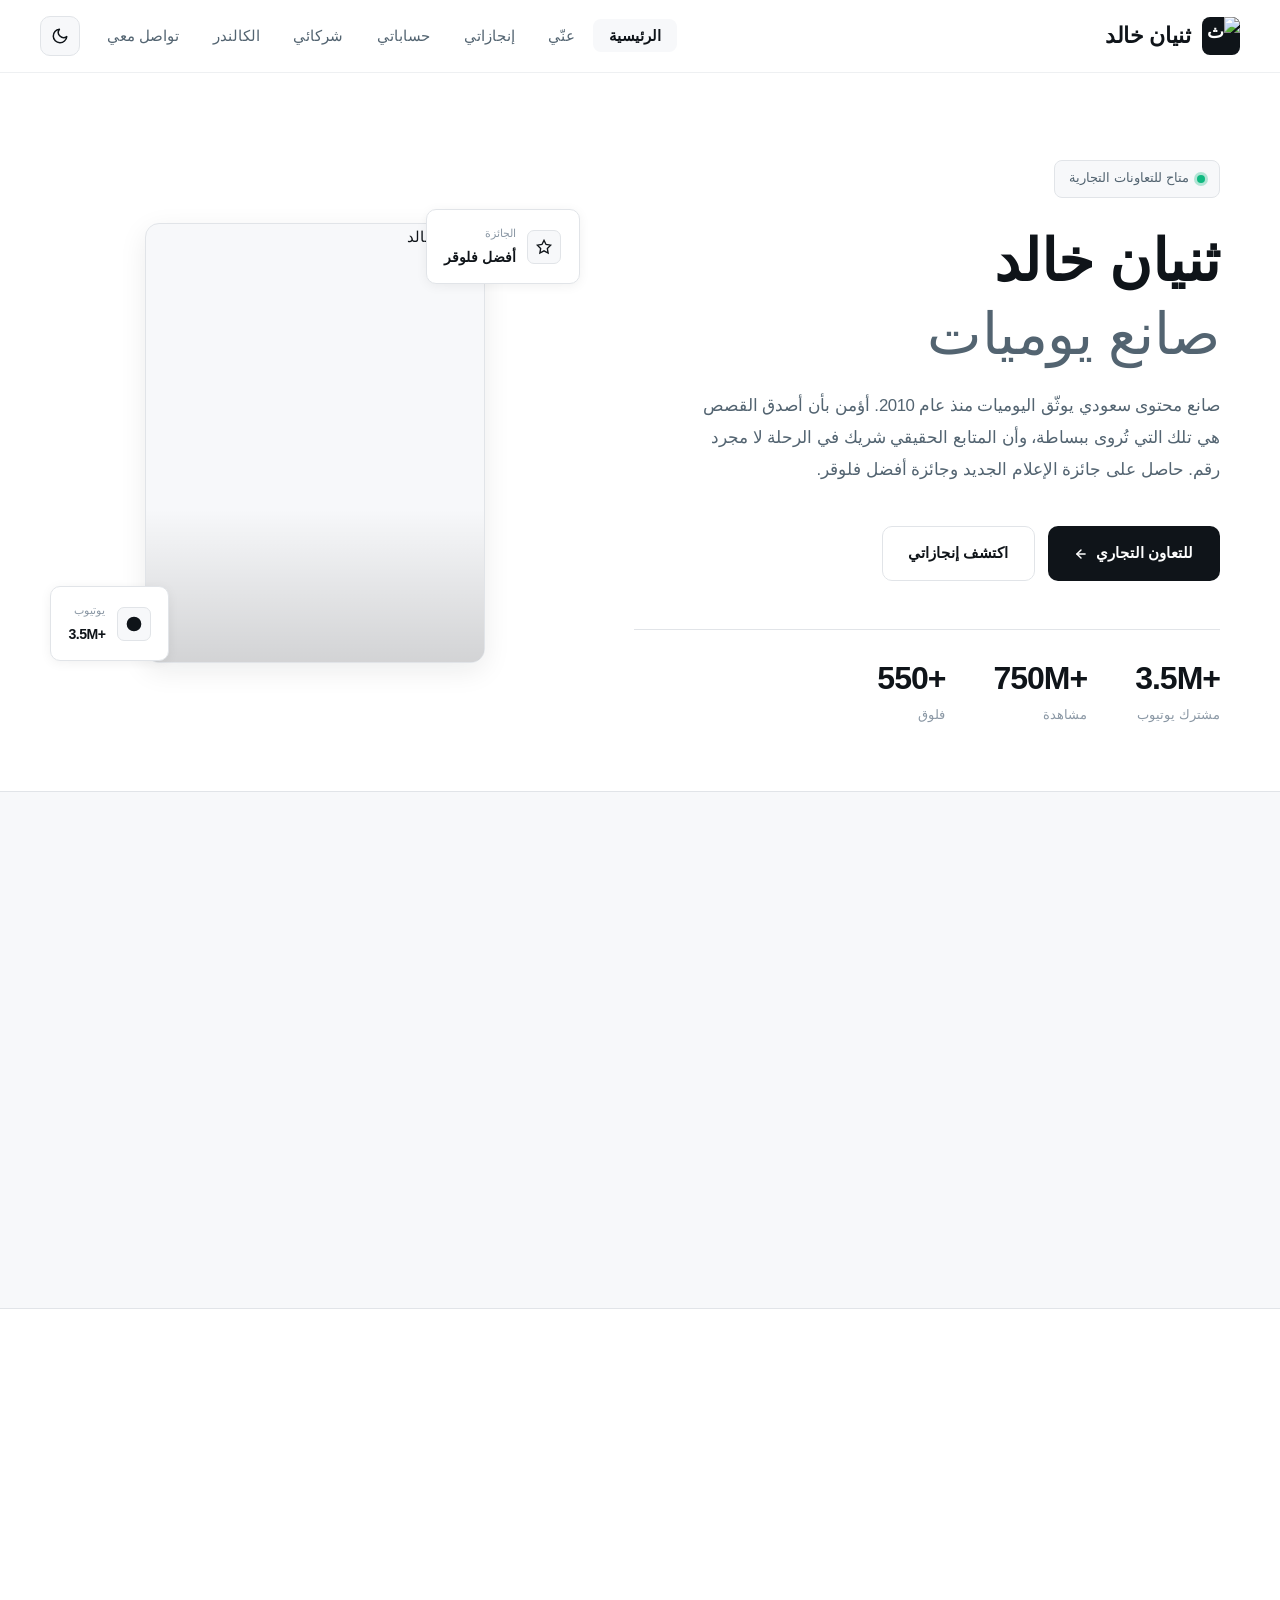
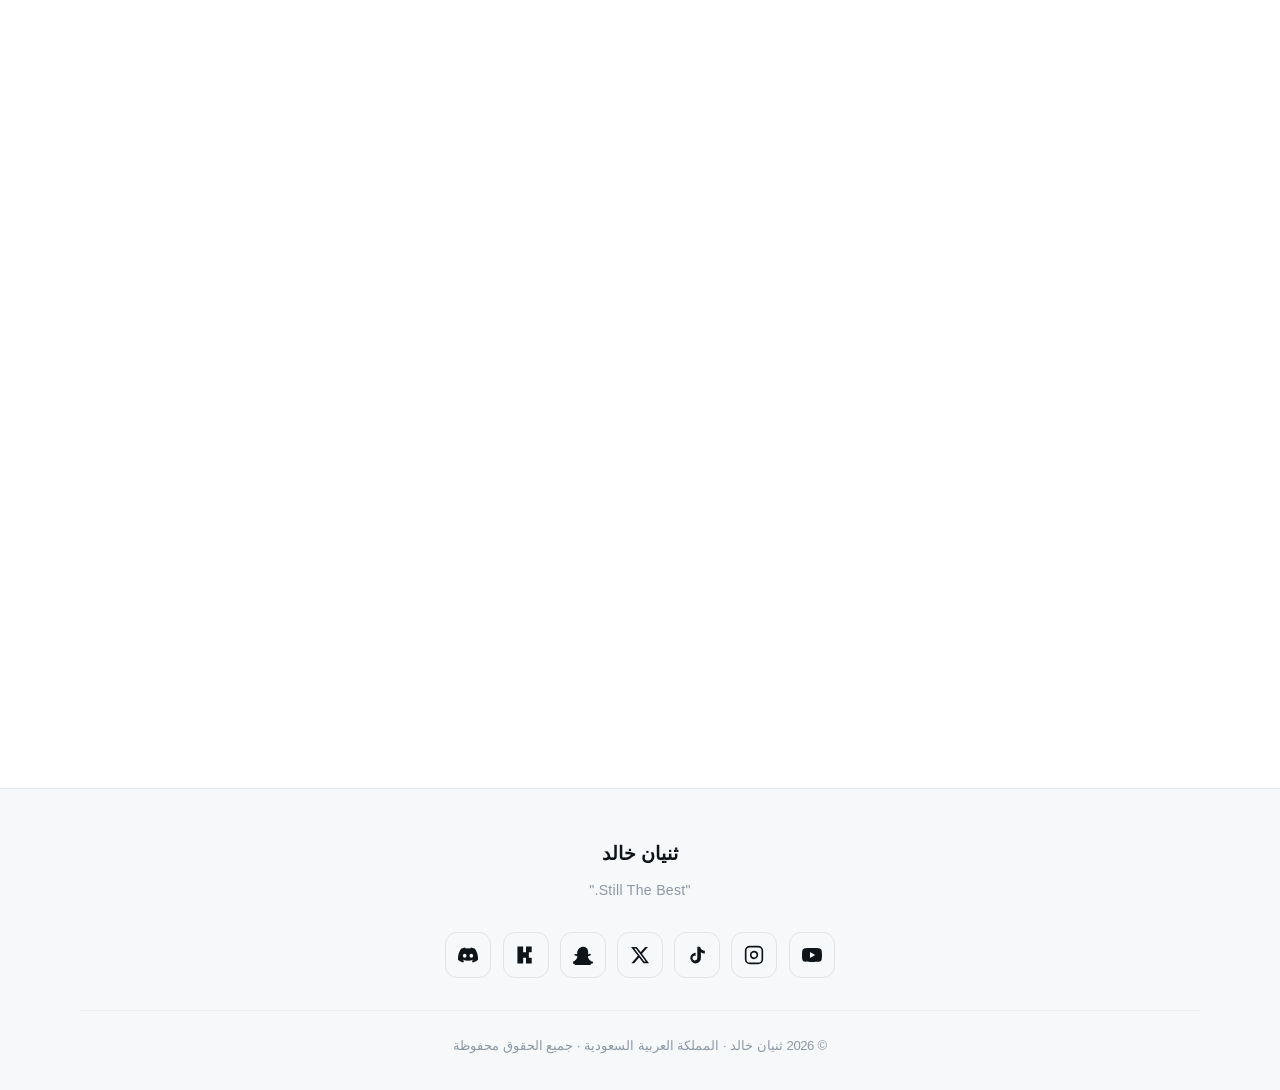
==== commit 5da6b1fd: "Add files via upload" ====
--- a/index.html
+++ b/index.html
@@ -56,19 +56,20 @@
 }
 
 .hero-text h1{
-  font-family:'Thmanyah Display',serif;
-  font-size:clamp(2.4rem,5vw,4rem);
-  line-height:1.15;
+  font-family:'IBM Plex Sans Arabic',sans-serif;
+  font-size:clamp(2.2rem,4.5vw,3.6rem);
+  line-height:1.2;
   font-weight:700;
   color:var(--text);
   margin-bottom:1.3rem;
-  letter-spacing:-.8px;
+  letter-spacing:-.5px;
   animation:fadeInUp .7s ease .1s both;
 }
 .hero-text h1 .italic{
-  font-style:italic;
-  color:var(--text);
-  font-weight:500;
+  font-weight:400;
+  color:var(--text-soft);
+  display:inline-block;
+  margin-top:.3rem;
 }
 .hero-text .bio{
   font-size:1.05rem;
@@ -200,17 +201,20 @@
   transform:translateY(-2px);
 }
 .stat-card .icon{
-  width:42px;height:42px;
+  width:48px;height:48px;
   margin:0 auto 1rem;
-  border-radius:8px;
-  background:var(--bg-soft);
+  border-radius:10px;
   display:flex;
   align-items:center;
   justify-content:center;
-  color:var(--text);
-  border:1px solid var(--border);
-}
-.stat-card .icon svg{width:18px;height:18px}
+  color:#fff;
+}
+.stat-card .icon svg{width:22px;height:22px}
+.stat-card .icon.yt{background:#FF0000}
+.stat-card .icon.snap{background:#FFFC00;color:#000}
+.stat-card .icon.ig{background:linear-gradient(45deg,#f09433 0%,#e6683c 25%,#dc2743 50%,#cc2366 75%,#bc1888 100%)}
+.stat-card .icon.x{background:#000}
+[data-theme="dark"] .stat-card .icon.x{background:#1a1a1a;border:1px solid #333}
 .stat-card .big{
   font-family:'Inter',sans-serif;
   font-size:2rem;
@@ -277,7 +281,7 @@
   border-color:var(--accent);
 }
 .nav-card h3{
-  font-family:'Thmanyah Display',serif;
+  font-family:'IBM Plex Sans Arabic',sans-serif;
   font-size:1.2rem;
   font-weight:700;
   color:var(--text);
@@ -345,6 +349,7 @@
         <li><a href="achievements.html">إنجازاتي</a></li>
         <li><a href="social.html">حساباتي</a></li>
         <li><a href="partners.html">شركائي</a></li>
+        <li><a href="calendar.html">الكالندر</a></li>
         <li><a href="contact.html">تواصل معي</a></li>
       </ul>
     </nav>
@@ -365,7 +370,7 @@
             <span class="dot"></span>
             <span>متاح للتعاونات التجارية</span>
           </div>
-          <h1>ثنيان <span class="italic">خالد</span><br>صانع <span class="italic">يوميات</span></h1>
+          <h1>ثنيان خالد<br><span class="italic">صانع يوميات</span></h1>
           <p class="bio">صانع محتوى سعودي يوثّق اليوميات منذ عام <span class="num">2010</span>. أؤمن بأن أصدق القصص هي تلك التي تُروى ببساطة، وأن المتابع الحقيقي شريك في الرحلة لا مجرد رقم. حاصل على جائزة الإعلام الجديد وجائزة أفضل فلوقر.</p>
           
           <div class="hero-cta">
@@ -429,22 +434,30 @@
       </div>
       <div class="stats-row">
         <div class="stat-card reveal">
-          <div class="icon"><svg viewBox="0 0 24 24" fill="currentColor"><path d="M23 12a11 11 0 11-22 0 11 11 0 0122 0zm-12.5-5l8 5-8 5V7z"/></svg></div>
+          <div class="icon yt">
+            <svg viewBox="0 0 24 24" fill="currentColor"><path d="M23.498 6.186a3.016 3.016 0 00-2.122-2.136C19.505 3.545 12 3.545 12 3.545s-7.505 0-9.377.505A3.017 3.017 0 00.502 6.186C0 8.07 0 12 0 12s0 3.93.502 5.814a3.016 3.016 0 002.122 2.136c1.871.505 9.376.505 9.376.505s7.505 0 9.377-.505a3.015 3.015 0 002.122-2.136C24 15.93 24 12 24 12s0-3.93-.502-5.814zM9.545 15.568V8.432L15.818 12l-6.273 3.568z"/></svg>
+          </div>
           <div class="big">3.5M+</div>
           <div class="label">يوتيوب</div>
         </div>
         <div class="stat-card reveal">
-          <div class="icon"><svg viewBox="0 0 24 24" fill="none" stroke="currentColor" stroke-width="2"><path d="M2 2h20v15a3 3 0 01-3 3H5a3 3 0 01-3-3V2zm9 8c-1.5 0-3 1-3 3s1.5 3 3 3 3-1 3-3-1.5-3-3-3z"/></svg></div>
+          <div class="icon snap">
+            <svg viewBox="0 0 24 24" fill="currentColor"><path d="M12.166 2c4.038 0 5.962 2.954 6.013 6.273.012.91 0 1.81-.077 2.692.078.046.252.103.575.103.337-.012.736-.103 1.171-.32.122-.06.272-.106.435-.106.21 0 .42.043.575.106.42.156.658.45.658.79.012.41-.353.789-1.092 1.083-.139.057-.32.117-.512.18-.633.207-1.594.519-1.85 1.122-.135.32-.082.731.156 1.225v.012c.078.18 2.014 4.434 6.18 5.118.319.052.55.343.532.665a.872.872 0 01-.046.227c-.27.633-1.402 1.097-3.466 1.42-.066.094-.135.45-.18.661-.045.21-.09.428-.156.66a.582.582 0 01-.607.426h-.024c-.135 0-.33-.024-.575-.075-.378-.075-.84-.15-1.42-.15-.34 0-.687.024-1.039.085-.681.117-1.27.532-1.949 1.018-.972.687-2.073 1.466-3.726 1.466l-.156-.005c-.045.005-.105.005-.165.005-1.654 0-2.755-.779-3.726-1.466-.681-.486-1.268-.901-1.95-1.018a6.115 6.115 0 00-1.039-.084c-.61 0-1.091.094-1.42.16-.234.046-.435.082-.575.082a.582.582 0 01-.622-.434c-.06-.221-.105-.45-.15-.66-.045-.211-.117-.563-.18-.657-2.064-.323-3.196-.787-3.466-1.42a.866.866 0 01-.046-.227.642.642 0 01.532-.665c4.166-.684 6.102-4.938 6.18-5.118v-.012c.238-.494.29-.906.156-1.225-.256-.603-1.217-.915-1.85-1.122a16.32 16.32 0 01-.512-.18c-.989-.39-1.137-.866-1.087-1.194.082-.45.706-.78 1.22-.78.151 0 .272.024.39.082.45.21.85.32 1.181.32.354 0 .55-.082.62-.121-.077-.882-.09-1.782-.077-2.692C6.204 4.954 8.128 2 12.166 2z"/></svg>
+          </div>
           <div class="big">2.3M</div>
           <div class="label">سناب شات</div>
         </div>
         <div class="stat-card reveal">
-          <div class="icon"><svg viewBox="0 0 24 24" fill="none" stroke="currentColor" stroke-width="2"><rect x="2" y="2" width="20" height="20" rx="5"/><path d="M16 11.37A4 4 0 1112.63 8 4 4 0 0116 11.37z"/><line x1="17.5" y1="6.5" x2="17.51" y2="6.5"/></svg></div>
+          <div class="icon ig">
+            <svg viewBox="0 0 24 24" fill="none" stroke="currentColor" stroke-width="2"><rect x="2" y="2" width="20" height="20" rx="5"/><path d="M16 11.37A4 4 0 1112.63 8 4 4 0 0116 11.37z"/><line x1="17.5" y1="6.5" x2="17.51" y2="6.5"/></svg>
+          </div>
           <div class="big">2M</div>
           <div class="label">انستقرام</div>
         </div>
         <div class="stat-card reveal">
-          <div class="icon"><svg viewBox="0 0 24 24" fill="currentColor"><path d="M18.244 2.25h3.308l-7.227 8.26 8.502 11.24H16.17l-5.214-6.817L4.99 21.75H1.68l7.73-8.835L1.254 2.25H8.08l4.713 6.231zm-1.161 17.52h1.833L7.084 4.126H5.117z"/></svg></div>
+          <div class="icon x">
+            <svg viewBox="0 0 24 24" fill="currentColor"><path d="M18.244 2.25h3.308l-7.227 8.26 8.502 11.24H16.17l-5.214-6.817L4.99 21.75H1.68l7.73-8.835L1.254 2.25H8.08l4.713 6.231zm-1.161 17.52h1.833L7.084 4.126H5.117z"/></svg>
+          </div>
           <div class="big">1.4M</div>
           <div class="label">إكس / تويتر</div>
         </div>
@@ -459,6 +472,73 @@
         <h2 class="section-title reveal">تعرّف أكثر</h2>
         <p class="section-subtitle reveal" style="margin:0 auto">تنقّل بين أقسام الموقع لتطّلع على القصة كاملة</p>
       </div>
+
+      <!-- بانر الكالندر -->
+      <a href="calendar.html" class="gift-banner reveal" style="
+        display:flex;
+        align-items:center;
+        gap:2rem;
+        padding:2rem;
+        background:var(--accent);
+        color:var(--bg);
+        border-radius:14px;
+        margin-bottom:3rem;
+        text-decoration:none;
+        transition:all .3s ease;
+        position:relative;
+        overflow:hidden;
+      ">
+        <div style="
+          width:90px;
+          height:110px;
+          background:var(--bg);
+          color:var(--text);
+          border-radius:10px;
+          display:flex;
+          flex-direction:column;
+          align-items:center;
+          justify-content:center;
+          flex-shrink:0;
+          box-shadow:0 8px 20px rgba(0,0,0,.2);
+        ">
+          <div style="font-size:.7rem;color:var(--text-muted);letter-spacing:1.5px;font-family:'Inter',sans-serif;font-weight:700">CALENDAR</div>
+          <div style="font-family:'Inter',sans-serif;font-size:2.2rem;font-weight:700;color:var(--text);letter-spacing:-1.5px;line-height:1">2026</div>
+          <div style="width:30px;height:2px;background:var(--text);margin-top:.4rem"></div>
+        </div>
+        
+        <div style="flex:1">
+          <div style="display:inline-flex;align-items:center;gap:.4rem;padding:.25rem .7rem;background:rgba(255,255,255,.15);border-radius:6px;font-size:.72rem;font-weight:600;margin-bottom:.7rem">
+            <span style="width:6px;height:6px;border-radius:50%;background:#10b981"></span>
+            هدية جديدة · مجانية
+          </div>
+          <h3 style="font-family:'IBM Plex Sans Arabic',sans-serif;font-size:1.6rem;font-weight:700;margin-bottom:.4rem;line-height:1.3">كالندر <span class="num">2026</span> · هديتي لكم</h3>
+          <p style="font-size:.95rem;opacity:.85;line-height:1.7;margin:0">كالندر سنوي احترافي لتنظيم أهدافك ومهامك طوال السنة. متوفر بصيغ Excel و PDF و Google Sheets.</p>
+        </div>
+        
+        <div style="
+          padding:.8rem 1.4rem;
+          background:var(--bg);
+          color:var(--text);
+          border-radius:10px;
+          font-weight:700;
+          font-size:.92rem;
+          display:flex;
+          align-items:center;
+          gap:.5rem;
+          flex-shrink:0;
+        ">
+          حمّل الآن
+          <svg width="14" height="14" viewBox="0 0 24 24" fill="none" stroke="currentColor" stroke-width="2.5" stroke-linecap="round" stroke-linejoin="round"><path d="M19 12H5"/><path d="M12 19l-7-7 7-7"/></svg>
+        </div>
+      </a>
+      
+      <style>
+        .gift-banner:hover{transform:translateY(-3px);box-shadow:var(--shadow-lg)}
+        @media (max-width:768px){
+          .gift-banner{flex-direction:column;text-align:center;padding:1.8rem 1.5rem!important}
+          .gift-banner > div:last-child{width:100%;justify-content:center}
+        }
+      </style>
       
       <div class="nav-cards">
         <a href="about.html" class="nav-card reveal">
--- a/styles.css
+++ b/styles.css
@@ -99,8 +99,8 @@
   transition:all .3s ease;
 }
 .brand{
-  font-family:'Thmanyah Display',serif;
-  font-size:1.4rem;
+  font-family:'IBM Plex Sans Arabic',sans-serif;
+  font-size:1.35rem;
   font-weight:700;
   color:var(--text);
   letter-spacing:-.3px;
@@ -116,7 +116,7 @@
   align-items:center;
   justify-content:center;
   color:var(--bg);
-  font-family:'Thmanyah Display',serif;
+  font-family:'IBM Plex Sans Arabic',sans-serif;
   font-size:1.1rem;
   font-weight:700;
   overflow:hidden;
@@ -232,18 +232,18 @@
   font-weight:500;
 }
 .page-hero h1{
-  font-family:'Thmanyah Display',serif;
-  font-size:clamp(2rem,4.5vw,3.5rem);
-  font-weight:700;
-  color:var(--text);
-  line-height:1.2;
+  font-family:'IBM Plex Sans Arabic',sans-serif;
+  font-size:clamp(2rem,4.5vw,3.4rem);
+  font-weight:700;
+  color:var(--text);
+  line-height:1.25;
   margin-bottom:1rem;
   letter-spacing:-.5px;
 }
 .page-hero h1 .accent{
   color:var(--text);
-  font-style:italic;
-  font-weight:500;
+  font-weight:300;
+  font-style:normal;
 }
 .page-hero p.lead{
   font-size:1.05rem;
@@ -251,18 +251,18 @@
   max-width:680px;
   margin:0 auto;
   font-weight:400;
-  line-height:1.8;
+  line-height:1.85;
 }
 
 /* ===== العناوين ===== */
 .section-title{
-  font-family:'Thmanyah Display',serif;
-  font-size:clamp(1.6rem,3vw,2.2rem);
+  font-family:'IBM Plex Sans Arabic',sans-serif;
+  font-size:clamp(1.5rem,2.8vw,2rem);
   font-weight:700;
   color:var(--text);
   margin-bottom:.7rem;
   letter-spacing:-.3px;
-  line-height:1.3;
+  line-height:1.35;
 }
 .section-subtitle{
   color:var(--text-soft);
@@ -361,8 +361,8 @@
   text-align:center;
 }
 .footer-brand{
-  font-family:'Thmanyah Display',serif;
-  font-size:1.25rem;
+  font-family:'IBM Plex Sans Arabic',sans-serif;
+  font-size:1.2rem;
   font-weight:700;
   color:var(--text);
   margin-bottom:.5rem;
@@ -371,7 +371,8 @@
   color:var(--text-muted);
   font-size:.88rem;
   margin-bottom:1.8rem;
-  font-style:italic;
+  font-family:'Inter',sans-serif;
+  letter-spacing:.3px;
 }
 .footer-social{
   display:flex;
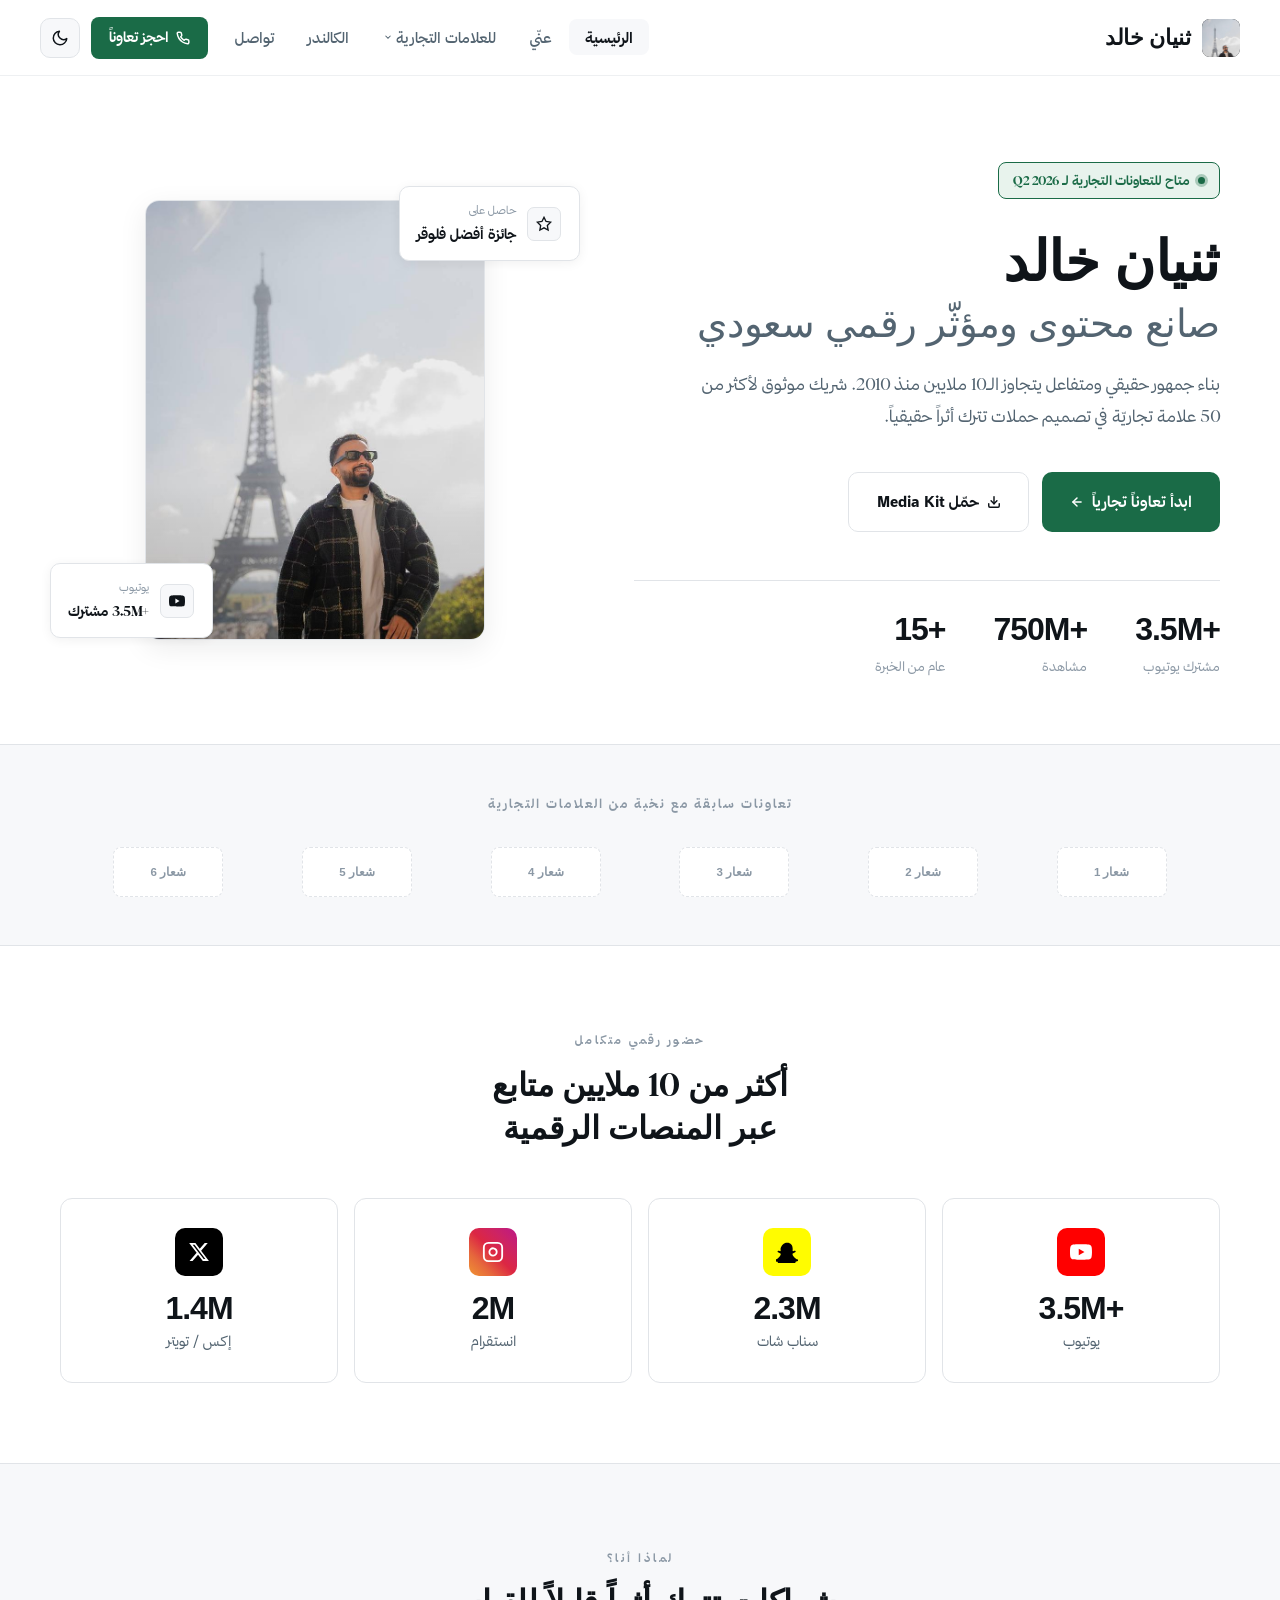
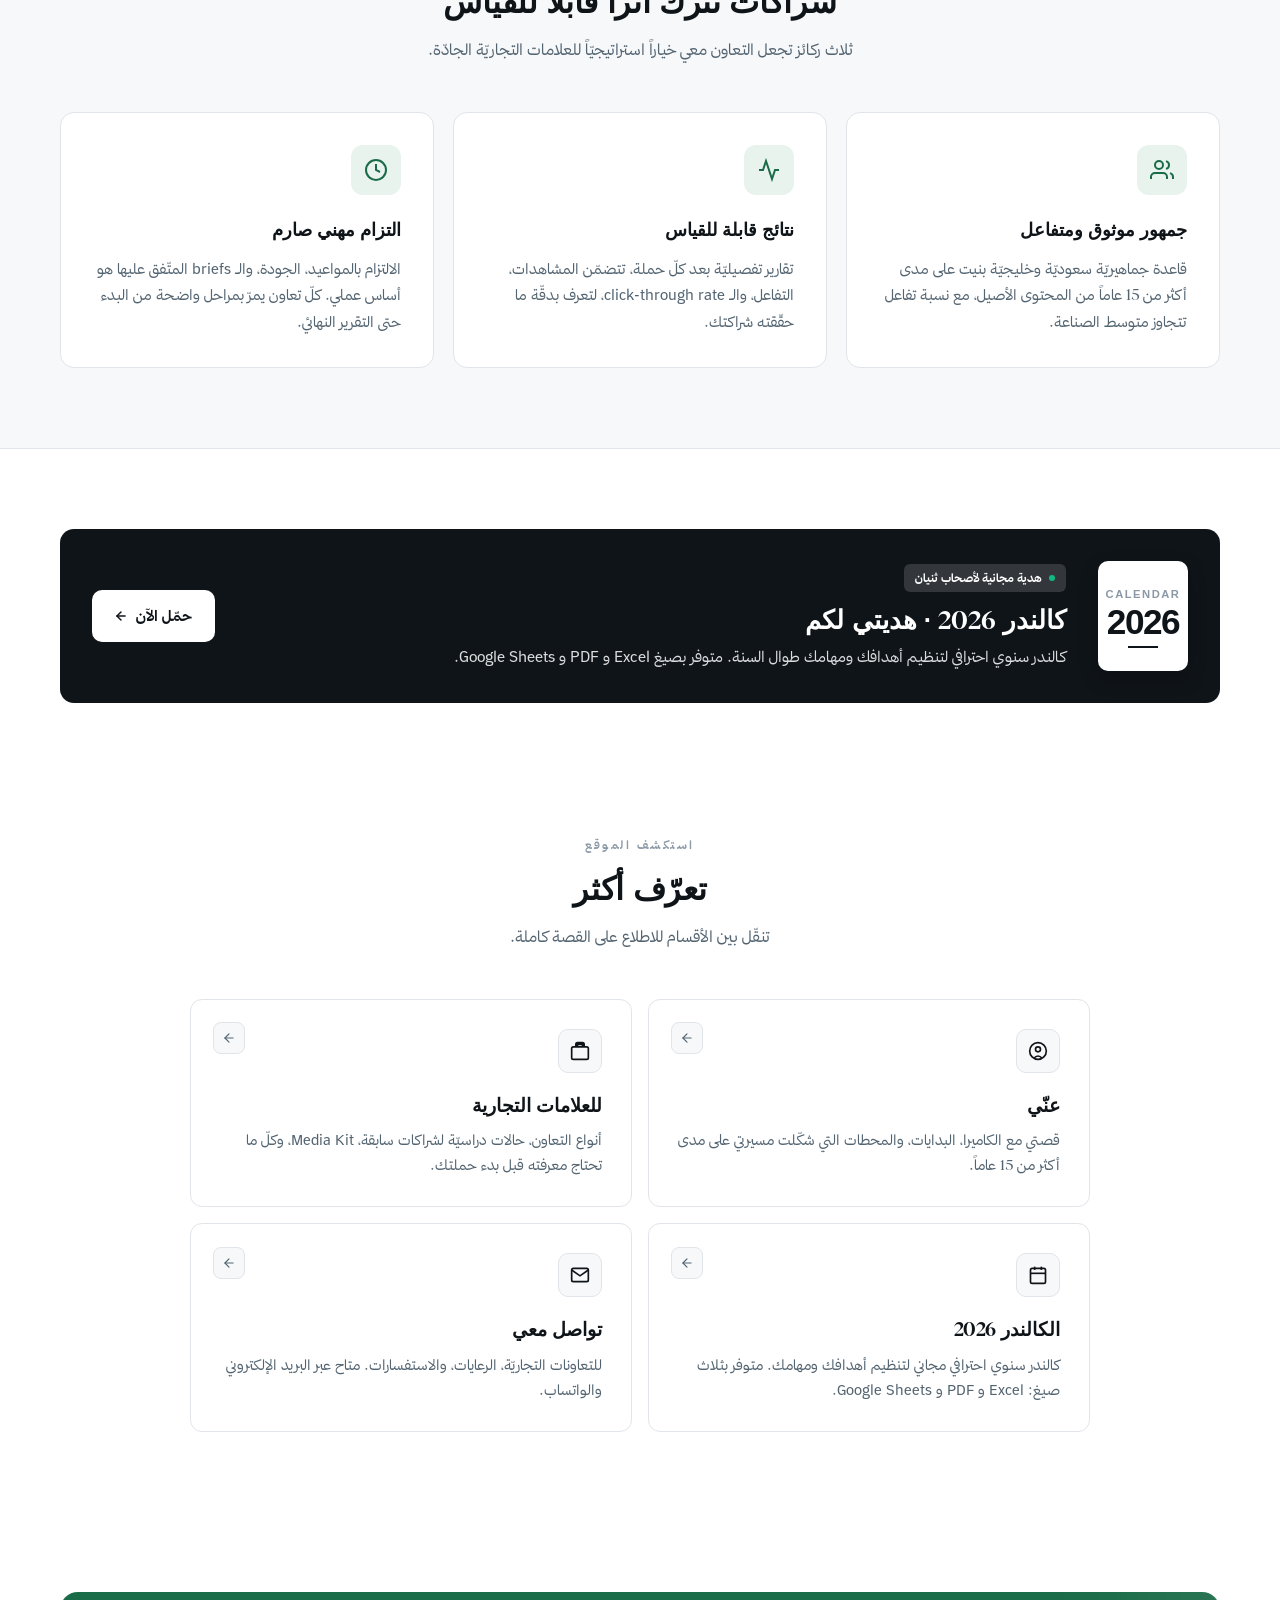
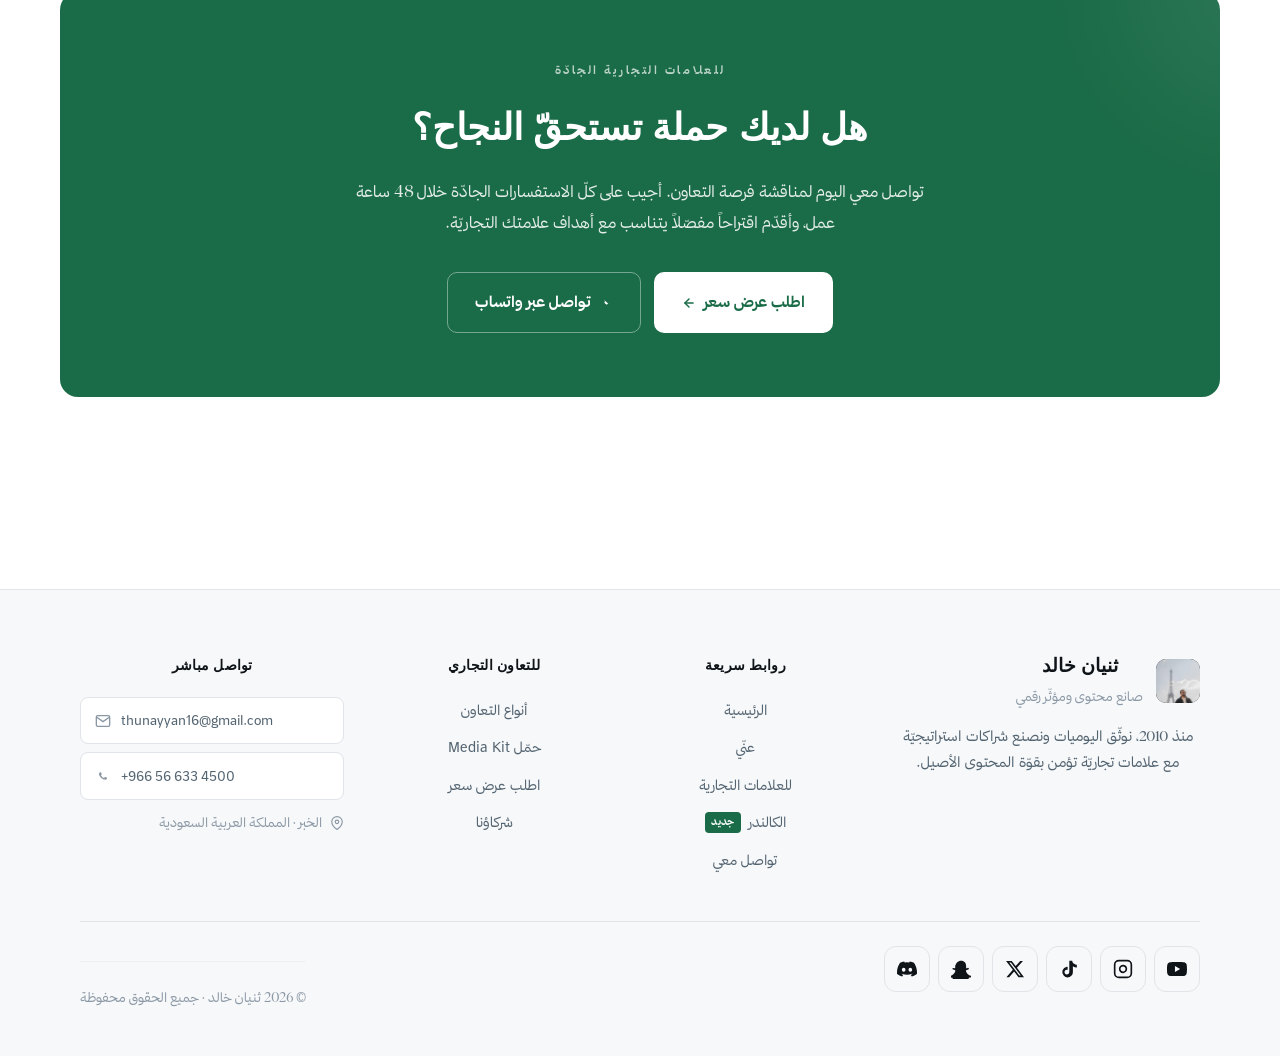
==== commit 3227d87d: "Add files via upload" ====
--- a/index.html
+++ b/index.html
@@ -3,12 +3,96 @@
 <head>
 <meta charset="UTF-8">
 <meta name="viewport" content="width=device-width, initial-scale=1.0">
-<title>ثنيان خالد | Thunayyan Khalid</title>
-<meta name="description" content="ثنيان خالد - صانع محتوى ومؤثر رقمي سعودي، أكثر من 3.5 مليون مشترك على يوتيوب وأكثر من 550 فلوق منذ عام 2010">
+<meta name="theme-color" content="#0f1419">
+
+<!-- Primary Meta Tags -->
+<title>ثنيان خالد | صانع محتوى ومؤثّر رقمي سعودي · للتعاونات التجارية</title>
+<meta name="title" content="ثنيان خالد | صانع محتوى ومؤثّر رقمي سعودي · للتعاونات التجارية">
+<meta name="description" content="ثنيان خالد — صانع محتوى سعودي بأكثر من 3.5 مليون مشترك على يوتيوب و 750+ مليون مشاهدة. شريك موثوق لأبرز العلامات التجارية منذ 2010.">
+<meta name="keywords" content="ثنيان خالد, مؤثر سعودي, صانع محتوى, يوتيوبر سعودي, إعلانات تجارية, تسويق المؤثرين, الخبر, السعودية, فلوقر, social media influencer KSA">
+<meta name="author" content="Thunayyan Khalid">
+<meta name="robots" content="index, follow, max-image-preview:large">
+<meta name="language" content="Arabic">
+<meta name="geo.region" content="SA">
+<meta name="geo.placename" content="Khobar, Saudi Arabia">
+
+<!-- Open Graph / Facebook / WhatsApp -->
+<meta property="og:type" content="website">
+<meta property="og:url" content="https://saealsh.github.io/toun/">
+<meta property="og:title" content="ثنيان خالد | شريك العلامات التجارية الموثوق">
+<meta property="og:description" content="أكثر من 3.5 مليون مشترك · 750+ مليون مشاهدة · 15 عاماً من بناء المحتوى الأصيل. اكتشف لماذا تختار العلامات التجارية ثنيان خالد.">
+<meta property="og:image" content="https://saealsh.github.io/toun/thunayyan.jpg">
+<meta property="og:image:width" content="1200">
+<meta property="og:image:height" content="630">
+<meta property="og:locale" content="ar_SA">
+<meta property="og:site_name" content="ثنيان خالد">
+
+<!-- Twitter -->
+<meta name="twitter:card" content="summary_large_image">
+<meta name="twitter:site" content="@Thunayyan16">
+<meta name="twitter:creator" content="@Thunayyan16">
+<meta name="twitter:title" content="ثنيان خالد | شريك العلامات التجارية الموثوق">
+<meta name="twitter:description" content="3.5M+ مشترك · 750M+ مشاهدة · 15 عاماً من بناء المحتوى الأصيل في المملكة العربية السعودية.">
+<meta name="twitter:image" content="https://saealsh.github.io/toun/thunayyan.jpg">
+
+<!-- Canonical -->
+<link rel="canonical" href="https://saealsh.github.io/toun/">
+
+<!-- Favicon -->
 <link rel="icon" type="image/jpeg" href="thunayyan.jpg">
 <link rel="apple-touch-icon" href="thunayyan.jpg">
+
+<!-- Performance: Preconnect to Google Fonts -->
+<link rel="preconnect" href="https://fonts.googleapis.com">
+<link rel="preconnect" href="https://fonts.gstatic.com" crossorigin>
+
+<!-- Styles -->
 <link rel="stylesheet" href="styles.css">
+
+<!-- Schema.org Person -->
+<script type="application/ld+json">
+{
+  "@context": "https://schema.org",
+  "@type": "Person",
+  "name": "ثنيان خالد",
+  "alternateName": "Thunayyan Khalid",
+  "url": "https://saealsh.github.io/toun/",
+  "image": "https://saealsh.github.io/toun/thunayyan.jpg",
+  "jobTitle": "Content Creator & Digital Influencer",
+  "description": "صانع محتوى سعودي ومؤثّر رقمي، يوثّق اليوميات منذ 2010 بأكثر من 3.5 مليون مشترك على يوتيوب",
+  "nationality": {
+    "@type": "Country",
+    "name": "Saudi Arabia"
+  },
+  "address": {
+    "@type": "PostalAddress",
+    "addressLocality": "Khobar",
+    "addressCountry": "SA"
+  },
+  "email": "thunayyan16@gmail.com",
+  "telephone": "+966566334500",
+  "sameAs": [
+    "https://www.youtube.com/channel/UCtAUHu0stm1w5Sw_m1CaIKw",
+    "https://www.instagram.com/thunayyan16",
+    "https://x.com/Thunayyan16",
+    "https://www.tiktok.com/@tounk16",
+    "https://www.snapchat.com/@toun16",
+    "https://kick.com/thunayyan16",
+    "https://discord.com/invite/25SVM4dC",
+    "https://toun16.com"
+  ],
+  "award": [
+    "جائزة الإعلام الجديد 2017",
+    "جائزة أفضل فلوقر",
+    "درع يوتيوب الذهبي 2022"
+  ]
+}
+</script>
+
 <style>
+/* ============= مخصص للصفحة الرئيسية ============= */
+
+/* ===== Hero ===== */
 .hero{
   padding:5rem 0 4rem;
   position:relative;
@@ -26,19 +110,19 @@
   align-items:center;
   gap:.5rem;
   padding:.4rem .9rem;
-  background:var(--bg-soft);
-  border:1px solid var(--border);
+  background:var(--brand-soft);
+  border:1px solid var(--brand);
   border-radius:8px;
-  font-size:.82rem;
-  color:var(--text-soft);
+  font-size:.8rem;
+  color:var(--brand);
   margin-bottom:1.8rem;
-  font-weight:500;
+  font-weight:600;
   animation:fadeInUp .6s ease both;
 }
 .hero-text .status .dot{
-  width:8px;height:8px;
+  width:7px;height:7px;
   border-radius:50%;
-  background:var(--success);
+  background:var(--brand);
   position:relative;
 }
 .hero-text .status .dot::after{
@@ -46,7 +130,7 @@
   position:absolute;
   inset:-3px;
   border-radius:50%;
-  background:var(--success);
+  background:var(--brand);
   opacity:.3;
   animation:ping 2s ease-in-out infinite;
 }
@@ -57,7 +141,7 @@
 
 .hero-text h1{
   font-family:'IBM Plex Sans Arabic',sans-serif;
-  font-size:clamp(2.2rem,4.5vw,3.6rem);
+  font-size:clamp(2.2rem,4.5vw,3.5rem);
   line-height:1.2;
   font-weight:700;
   color:var(--text);
@@ -65,12 +149,14 @@
   letter-spacing:-.5px;
   animation:fadeInUp .7s ease .1s both;
 }
-.hero-text h1 .italic{
+.hero-text h1 .sub{
   font-weight:400;
   color:var(--text-soft);
-  display:inline-block;
+  display:block;
   margin-top:.3rem;
-}
+  font-size:.7em;
+}
+
 .hero-text .bio{
   font-size:1.05rem;
   color:var(--text-soft);
@@ -86,6 +172,11 @@
   margin-bottom:3rem;
   animation:fadeInUp .7s ease .3s both;
 }
+.btn-large{
+  padding:1rem 1.7rem;
+  font-size:.95rem;
+}
+
 .quick-stats{
   display:flex;
   gap:3rem;
@@ -114,6 +205,10 @@
   position:relative;
   height:520px;
   animation:scaleIn .9s ease .2s both;
+}
+@keyframes scaleIn{
+  from{opacity:0;transform:scale(.95)}
+  to{opacity:1;transform:scale(1)}
 }
 .profile-frame{
   position:absolute;
@@ -146,7 +241,6 @@
   object-position:center top;
   z-index:1;
 }
-
 .floating-badge{
   position:absolute;
   padding:.85rem 1.1rem;
@@ -176,11 +270,48 @@
 .badge-text .t1{font-size:.7rem;color:var(--text-muted);margin-bottom:.1rem}
 .badge-text .t2{font-weight:700;font-size:.88rem;color:var(--text)}
 
-/* الإحصائيات */
+/* ============= Trust Bar - شعارات الشركاء ============= */
+.trust-bar{
+  padding:3rem 0;
+  border-block:1px solid var(--border);
+  background:var(--bg-soft);
+}
+.trust-label{
+  text-align:center;
+  font-size:.78rem;
+  font-weight:700;
+  color:var(--text-muted);
+  letter-spacing:2px;
+  text-transform:uppercase;
+  margin-bottom:2rem;
+}
+.trust-logos{
+  display:flex;
+  justify-content:space-around;
+  align-items:center;
+  gap:2rem;
+  max-width:1100px;
+  margin:0 auto;
+  flex-wrap:wrap;
+}
+.trust-logo{
+  width:110px;
+  height:50px;
+  background:var(--bg-card);
+  border:1px dashed var(--border);
+  border-radius:8px;
+  display:flex;
+  align-items:center;
+  justify-content:center;
+  color:var(--text-muted);
+  font-size:.72rem;
+  font-family:'IBM Plex Sans Arabic',sans-serif;
+  font-weight:600;
+}
+
+/* ============= قسم الإحصائيات ============= */
 .stats-section{
-  background:var(--bg-soft);
   padding:5rem 0;
-  border-block:1px solid var(--border);
 }
 .stats-row{
   display:grid;
@@ -231,18 +362,68 @@
   font-size:.88rem;
 }
 
-/* بطاقات التنقل */
+/* ============= قسم "لماذا تختار التعاون معي" ============= */
+.why-section{
+  padding:5rem 0;
+  background:var(--bg-soft);
+  border-block:1px solid var(--border);
+}
+.why-grid{
+  display:grid;
+  grid-template-columns:repeat(3,1fr);
+  gap:1.2rem;
+  margin-top:3rem;
+}
+.why-card{
+  background:var(--bg-card);
+  border:1px solid var(--border);
+  border-radius:14px;
+  padding:2rem;
+  transition:all .25s ease;
+}
+.why-card:hover{
+  border-color:var(--brand);
+  transform:translateY(-3px);
+  box-shadow:var(--shadow);
+}
+.why-icon{
+  width:50px;height:50px;
+  border-radius:12px;
+  background:var(--brand-soft);
+  color:var(--brand);
+  display:flex;
+  align-items:center;
+  justify-content:center;
+  margin-bottom:1.2rem;
+}
+.why-icon svg{width:24px;height:24px}
+.why-card h3{
+  font-family:'IBM Plex Sans Arabic',sans-serif;
+  font-size:1.15rem;
+  font-weight:700;
+  color:var(--text);
+  margin-bottom:.6rem;
+}
+.why-card p{
+  color:var(--text-soft);
+  font-size:.92rem;
+  line-height:1.8;
+  margin:0;
+}
+
+/* ============= قسم بطاقات التنقل ============= */
 .section{padding:5rem 0}
 .section-header{
   text-align:center;
   max-width:640px;
   margin:0 auto 3rem;
 }
-
 .nav-cards{
   display:grid;
-  grid-template-columns:repeat(3,1fr);
+  grid-template-columns:repeat(2,1fr);
   gap:1rem;
+  max-width:900px;
+  margin:0 auto;
 }
 .nav-card{
   display:block;
@@ -305,13 +486,166 @@
 }
 .nav-card .card-icon svg{width:20px;height:20px}
 
+/* ============= بانر الكالندر ============= */
+.gift-banner{
+  display:flex;
+  align-items:center;
+  gap:2rem;
+  padding:2rem;
+  background:var(--accent);
+  color:var(--bg);
+  border-radius:14px;
+  margin-bottom:3rem;
+  text-decoration:none;
+  transition:all .3s ease;
+  position:relative;
+  overflow:hidden;
+}
+.gift-banner:hover{
+  transform:translateY(-3px);
+  box-shadow:var(--shadow-lg);
+}
+.gift-cover{
+  width:90px;
+  height:110px;
+  background:var(--bg);
+  color:var(--text);
+  border-radius:10px;
+  display:flex;
+  flex-direction:column;
+  align-items:center;
+  justify-content:center;
+  flex-shrink:0;
+  box-shadow:0 8px 20px rgba(0,0,0,.2);
+}
+.gift-cover .cal-label{font-size:.7rem;color:var(--text-muted);letter-spacing:1.5px;font-family:'Inter',sans-serif;font-weight:700}
+.gift-cover .cal-year{font-family:'Inter',sans-serif;font-size:2.2rem;font-weight:700;color:var(--text);letter-spacing:-1.5px;line-height:1}
+.gift-cover .cal-line{width:30px;height:2px;background:var(--text);margin-top:.4rem}
+
+.gift-body{flex:1}
+.gift-tag{
+  display:inline-flex;
+  align-items:center;
+  gap:.4rem;
+  padding:.25rem .7rem;
+  background:rgba(255,255,255,.15);
+  border-radius:6px;
+  font-size:.72rem;
+  font-weight:600;
+  margin-bottom:.7rem;
+}
+.gift-tag .pulse{
+  width:6px;height:6px;
+  border-radius:50%;
+  background:#10b981;
+}
+.gift-body h3{
+  font-family:'IBM Plex Sans Arabic',sans-serif;
+  font-size:1.6rem;
+  font-weight:700;
+  margin-bottom:.4rem;
+  line-height:1.3;
+}
+.gift-body p{
+  font-size:.95rem;
+  opacity:.85;
+  line-height:1.7;
+  margin:0;
+}
+.gift-btn{
+  padding:.8rem 1.4rem;
+  background:var(--bg);
+  color:var(--text);
+  border-radius:10px;
+  font-weight:700;
+  font-size:.92rem;
+  display:flex;
+  align-items:center;
+  gap:.5rem;
+  flex-shrink:0;
+}
+
+/* ============= قسم CTA الختامي ============= */
+.final-cta{
+  padding:5rem 0 6rem;
+}
+.cta-box{
+  padding:4rem 3rem;
+  background:var(--brand);
+  border-radius:18px;
+  text-align:center;
+  color:#fff;
+  position:relative;
+  overflow:hidden;
+}
+.cta-box::before{
+  content:'';
+  position:absolute;
+  top:-50%;
+  right:-20%;
+  width:400px;height:400px;
+  background:radial-gradient(circle,rgba(255,255,255,.08),transparent 70%);
+}
+.cta-box .eyebrow{
+  color:rgba(255,255,255,.7);
+  margin-bottom:1rem;
+}
+.cta-box h2{
+  font-family:'IBM Plex Sans Arabic',sans-serif;
+  font-size:clamp(1.7rem,3vw,2.3rem);
+  font-weight:700;
+  margin-bottom:1rem;
+  position:relative;
+}
+.cta-box p{
+  font-size:1rem;
+  opacity:.88;
+  margin-bottom:2.2rem;
+  max-width:600px;
+  margin-left:auto;
+  margin-right:auto;
+  line-height:1.9;
+  position:relative;
+}
+.cta-box-actions{
+  display:flex;
+  gap:.8rem;
+  justify-content:center;
+  flex-wrap:wrap;
+  position:relative;
+}
+.cta-box .btn{
+  padding:1rem 1.7rem;
+  font-size:.95rem;
+}
+.cta-box .btn-light{
+  background:#fff;
+  color:var(--brand);
+}
+.cta-box .btn-light:hover{
+  background:var(--bg-soft);
+}
+.cta-box .btn-outline{
+  background:transparent;
+  color:#fff;
+  border:1.5px solid rgba(255,255,255,.4);
+}
+.cta-box .btn-outline:hover{
+  background:rgba(255,255,255,.1);
+  border-color:#fff;
+}
+
+/* ============= استجابة ============= */
 @media (max-width:1024px){
   .hero{padding:3rem 0}
   .hero-grid{grid-template-columns:1fr;gap:3rem}
   .hero-visual{height:480px;order:-1}
   .profile-frame{width:300px;height:380px}
   .stats-row{grid-template-columns:repeat(2,1fr)}
-  .nav-cards{grid-template-columns:1fr 1fr}
+  .why-grid{grid-template-columns:1fr;gap:.8rem}
+  .nav-cards{grid-template-columns:1fr}
+  .trust-logos{gap:1rem}
+  .trust-logo{width:90px;height:42px}
 }
 @media (max-width:600px){
   .hero{padding:2rem 0}
@@ -319,7 +653,6 @@
   .profile-frame{width:260px;height:330px}
   .quick-stats{gap:1.5rem;flex-wrap:wrap}
   .quick-stat .num{font-size:1.6rem}
-  .nav-cards{grid-template-columns:1fr}
   .stats-row{grid-template-columns:1fr 1fr;gap:.7rem}
   .stat-card{padding:1.4rem 1rem}
   .stat-card .big{font-size:1.7rem}
@@ -327,58 +660,41 @@
   .badge-text .t2{font-size:.8rem}
   .floating-badge.b1{right:-1%}
   .floating-badge.b2{left:-1%}
-}
-@media (max-width:400px){
-  .hero-visual{height:380px}
-  .profile-frame{width:230px;height:290px}
+  .gift-banner{flex-direction:column;text-align:center;padding:1.8rem 1.5rem;gap:1.2rem}
+  .gift-btn{width:100%;justify-content:center}
+  .cta-box{padding:3rem 1.8rem}
+  .cta-box-actions{flex-direction:column}
+  .cta-box-actions .btn{width:100%;justify-content:center}
 }
 </style>
 </head>
-<body>
-
-<header class="site-header">
-  <a href="index.html" class="brand">
-    <span class="brand-mark"><img src="thunayyan.jpg" alt="ث"></span>
-    <span>ثنيان خالد</span>
-  </a>
-  <div class="nav-wrapper">
-    <nav>
-      <ul class="nav-menu" id="navMenu">
-        <li><a href="index.html" class="active">الرئيسية</a></li>
-        <li><a href="about.html">عنّي</a></li>
-        <li><a href="achievements.html">إنجازاتي</a></li>
-        <li><a href="social.html">حساباتي</a></li>
-        <li><a href="partners.html">شركائي</a></li>
-        <li><a href="calendar.html">الكالندر</a></li>
-        <li><a href="contact.html">تواصل معي</a></li>
-      </ul>
-    </nav>
-    <button class="theme-toggle" aria-label="تبديل الوضع">
-      <svg class="icon-moon" viewBox="0 0 24 24" fill="none" stroke="currentColor" stroke-width="2" stroke-linecap="round" stroke-linejoin="round"><path d="M21 12.79A9 9 0 1 1 11.21 3 7 7 0 0 0 21 12.79z"/></svg>
-      <svg class="icon-sun" viewBox="0 0 24 24" fill="none" stroke="currentColor" stroke-width="2" stroke-linecap="round" stroke-linejoin="round"><circle cx="12" cy="12" r="5"/><line x1="12" y1="1" x2="12" y2="3"/><line x1="12" y1="21" x2="12" y2="23"/><line x1="4.22" y1="4.22" x2="5.64" y2="5.64"/><line x1="18.36" y1="18.36" x2="19.78" y2="19.78"/><line x1="1" y1="12" x2="3" y2="12"/><line x1="21" y1="12" x2="23" y2="12"/><line x1="4.22" y1="19.78" x2="5.64" y2="18.36"/><line x1="18.36" y1="5.64" x2="19.78" y2="4.22"/></svg>
-    </button>
-    <button class="menu-toggle" aria-label="القائمة">☰</button>
-  </div>
-</header>
+<body data-page="home">
 
 <main>
+  <!-- ============= Hero ============= -->
   <section class="hero">
     <div class="container">
       <div class="hero-grid">
         <div class="hero-text">
           <div class="status">
             <span class="dot"></span>
-            <span>متاح للتعاونات التجارية</span>
-          </div>
-          <h1>ثنيان خالد<br><span class="italic">صانع يوميات</span></h1>
-          <p class="bio">صانع محتوى سعودي يوثّق اليوميات منذ عام <span class="num">2010</span>. أؤمن بأن أصدق القصص هي تلك التي تُروى ببساطة، وأن المتابع الحقيقي شريك في الرحلة لا مجرد رقم. حاصل على جائزة الإعلام الجديد وجائزة أفضل فلوقر.</p>
+            <span>متاح للتعاونات التجارية لـ <span class="num">Q2 2026</span></span>
+          </div>
+          <h1>
+            ثنيان خالد
+            <span class="sub">صانع محتوى ومؤثّر رقمي سعودي</span>
+          </h1>
+          <p class="bio">بناء جمهور حقيقي ومتفاعل يتجاوز الـ<span class="num">10</span> ملايين منذ <span class="num">2010</span>. شريك موثوق لأكثر من <span class="num">50</span> علامة تجاريّة في تصميم حملات تترك أثراً حقيقياً.</p>
           
           <div class="hero-cta">
-            <a href="contact.html" class="btn btn-primary">
-              للتعاون التجاري
+            <a href="contact.html#quote" class="btn btn-primary btn-large">
+              ابدأ تعاوناً تجارياً
               <svg width="14" height="14" viewBox="0 0 24 24" fill="none" stroke="currentColor" stroke-width="2.5" stroke-linecap="round" stroke-linejoin="round"><path d="M19 12H5"/><path d="M12 19l-7-7 7-7"/></svg>
             </a>
-            <a href="achievements.html" class="btn btn-ghost">اكتشف إنجازاتي</a>
+            <a href="brands.html#media-kit" class="btn btn-ghost btn-large">
+              <svg width="14" height="14" viewBox="0 0 24 24" fill="none" stroke="currentColor" stroke-width="2.5" stroke-linecap="round" stroke-linejoin="round"><path d="M21 15v4a2 2 0 01-2 2H5a2 2 0 01-2-2v-4"/><polyline points="7 10 12 15 17 10"/><line x1="12" y1="15" x2="12" y2="3"/></svg>
+              حمّل Media Kit
+            </a>
           </div>
 
           <div class="quick-stats">
@@ -391,15 +707,15 @@
               <div class="lbl">مشاهدة</div>
             </div>
             <div class="quick-stat">
-              <div class="num">550+</div>
-              <div class="lbl">فلوق</div>
+              <div class="num">15+</div>
+              <div class="lbl">عام من الخبرة</div>
             </div>
           </div>
         </div>
 
         <div class="hero-visual">
           <div class="profile-frame">
-            <img src="thunayyan.jpg" alt="ثنيان خالد" class="profile-img">
+            <img src="thunayyan.jpg" alt="ثنيان خالد - صانع محتوى سعودي" class="profile-img" loading="eager" fetchpriority="high">
           </div>
 
           <div class="floating-badge b1">
@@ -407,18 +723,18 @@
               <svg width="16" height="16" viewBox="0 0 24 24" fill="none" stroke="currentColor" stroke-width="2"><polygon points="12 2 15.09 8.26 22 9.27 17 14.14 18.18 21.02 12 17.77 5.82 21.02 7 14.14 2 9.27 8.91 8.26 12 2"/></svg>
             </div>
             <div class="badge-text">
-              <div class="t1">الجائزة</div>
-              <div class="t2">أفضل فلوقر</div>
+              <div class="t1">حاصل على</div>
+              <div class="t2">جائزة أفضل فلوقر</div>
             </div>
           </div>
           
           <div class="floating-badge b2">
             <div class="badge-icon">
-              <svg width="16" height="16" viewBox="0 0 24 24" fill="currentColor"><path d="M23 12a11 11 0 11-22 0 11 11 0 0122 0zm-12.5-5l8 5-8 5V7z"/></svg>
+              <svg width="16" height="16" viewBox="0 0 24 24" fill="currentColor"><path d="M23.498 6.186a3.016 3.016 0 00-2.122-2.136C19.505 3.545 12 3.545 12 3.545s-7.505 0-9.377.505A3.017 3.017 0 00.502 6.186C0 8.07 0 12 0 12s0 3.93.502 5.814a3.016 3.016 0 002.122 2.136c1.871.505 9.376.505 9.376.505s7.505 0 9.377-.505a3.015 3.015 0 002.122-2.136C24 15.93 24 12 24 12s0-3.93-.502-5.814zM9.545 15.568V8.432L15.818 12l-6.273 3.568z"/></svg>
             </div>
             <div class="badge-text">
               <div class="t1">يوتيوب</div>
-              <div class="t2"><span class="num">3.5M+</span></div>
+              <div class="t2"><span class="num">3.5M+</span> مشترك</div>
             </div>
           </div>
         </div>
@@ -426,10 +742,26 @@
     </div>
   </section>
 
+  <!-- ============= Trust Bar ============= -->
+  <section class="trust-bar">
+    <div class="container">
+      <div class="trust-label">تعاونات سابقة مع نخبة من العلامات التجارية</div>
+      <div class="trust-logos">
+        <div class="trust-logo">شعار 1</div>
+        <div class="trust-logo">شعار 2</div>
+        <div class="trust-logo">شعار 3</div>
+        <div class="trust-logo">شعار 4</div>
+        <div class="trust-logo">شعار 5</div>
+        <div class="trust-logo">شعار 6</div>
+      </div>
+    </div>
+  </section>
+
+  <!-- ============= قسم الإحصائيات ============= -->
   <section class="stats-section">
     <div class="container">
       <div class="section-header">
-        <div class="eyebrow reveal">حضور رقمي</div>
+        <div class="eyebrow reveal">حضور رقمي متكامل</div>
         <h2 class="section-title reveal">أكثر من <span class="num">10</span> ملايين متابع<br>عبر المنصات الرقمية</h2>
       </div>
       <div class="stats-row">
@@ -465,80 +797,76 @@
     </div>
   </section>
 
+  <!-- ============= قسم "لماذا تختار التعاون معي" ============= -->
+  <section class="why-section">
+    <div class="container">
+      <div class="section-header">
+        <div class="eyebrow reveal">لماذا أنا؟</div>
+        <h2 class="section-title reveal">شراكات تترك أثراً قابلاً للقياس</h2>
+        <p class="section-subtitle reveal" style="margin:0 auto">ثلاث ركائز تجعل التعاون معي خياراً استراتيجيّاً للعلامات التجاريّة الجادّة.</p>
+      </div>
+
+      <div class="why-grid">
+        <div class="why-card reveal">
+          <div class="why-icon">
+            <svg viewBox="0 0 24 24" fill="none" stroke="currentColor" stroke-width="2"><path d="M17 21v-2a4 4 0 00-4-4H5a4 4 0 00-4 4v2"/><circle cx="9" cy="7" r="4"/><path d="M23 21v-2a4 4 0 00-3-3.87"/><path d="M16 3.13a4 4 0 010 7.75"/></svg>
+          </div>
+          <h3>جمهور موثوق ومتفاعل</h3>
+          <p>قاعدة جماهيريّة سعوديّة وخليجيّة بنيت على مدى أكثر من <span class="num">15</span> عاماً من المحتوى الأصيل، مع نسبة تفاعل تتجاوز متوسط الصناعة.</p>
+        </div>
+
+        <div class="why-card reveal">
+          <div class="why-icon">
+            <svg viewBox="0 0 24 24" fill="none" stroke="currentColor" stroke-width="2"><polyline points="22 12 18 12 15 21 9 3 6 12 2 12"/></svg>
+          </div>
+          <h3>نتائج قابلة للقياس</h3>
+          <p>تقارير تفصيليّة بعد كلّ حملة، تتضمّن المشاهدات، التفاعل، والـ click-through rate، لتعرف بدقّة ما حقّقته شراكتك.</p>
+        </div>
+
+        <div class="why-card reveal">
+          <div class="why-icon">
+            <svg viewBox="0 0 24 24" fill="none" stroke="currentColor" stroke-width="2"><circle cx="12" cy="12" r="10"/><polyline points="12 6 12 12 16 14"/></svg>
+          </div>
+          <h3>التزام مهني صارم</h3>
+          <p>الالتزام بالمواعيد، الجودة، والـ briefs المتّفق عليها هو أساس عملي. كلّ تعاون يمرّ بمراحل واضحة من البدء حتى التقرير النهائي.</p>
+        </div>
+      </div>
+    </div>
+  </section>
+
+  <!-- ============= بانر الكالندر ============= -->
+  <section class="section" style="padding-top:5rem;padding-bottom:0">
+    <div class="container">
+      <a href="calendar.html" class="gift-banner reveal">
+        <div class="gift-cover">
+          <div class="cal-label">CALENDAR</div>
+          <div class="cal-year">2026</div>
+          <div class="cal-line"></div>
+        </div>
+        <div class="gift-body">
+          <div class="gift-tag">
+            <span class="pulse"></span>
+            هدية مجانية لأصحاب ثنيان
+          </div>
+          <h3>كالندر <span class="num">2026</span> · هديتي لكم</h3>
+          <p>كالندر سنوي احترافي لتنظيم أهدافك ومهامك طوال السنة. متوفر بصيغ Excel و PDF و Google Sheets.</p>
+        </div>
+        <div class="gift-btn">
+          حمّل الآن
+          <svg width="14" height="14" viewBox="0 0 24 24" fill="none" stroke="currentColor" stroke-width="2.5" stroke-linecap="round" stroke-linejoin="round"><path d="M19 12H5"/><path d="M12 19l-7-7 7-7"/></svg>
+        </div>
+      </a>
+    </div>
+  </section>
+
+  <!-- ============= بطاقات التنقل ============= -->
   <section class="section">
     <div class="container">
       <div class="section-header">
-        <div class="eyebrow reveal">استكشف</div>
+        <div class="eyebrow reveal">استكشف الموقع</div>
         <h2 class="section-title reveal">تعرّف أكثر</h2>
-        <p class="section-subtitle reveal" style="margin:0 auto">تنقّل بين أقسام الموقع لتطّلع على القصة كاملة</p>
+        <p class="section-subtitle reveal" style="margin:0 auto">تنقّل بين الأقسام للاطلاع على القصة كاملة.</p>
       </div>
-
-      <!-- بانر الكالندر -->
-      <a href="calendar.html" class="gift-banner reveal" style="
-        display:flex;
-        align-items:center;
-        gap:2rem;
-        padding:2rem;
-        background:var(--accent);
-        color:var(--bg);
-        border-radius:14px;
-        margin-bottom:3rem;
-        text-decoration:none;
-        transition:all .3s ease;
-        position:relative;
-        overflow:hidden;
-      ">
-        <div style="
-          width:90px;
-          height:110px;
-          background:var(--bg);
-          color:var(--text);
-          border-radius:10px;
-          display:flex;
-          flex-direction:column;
-          align-items:center;
-          justify-content:center;
-          flex-shrink:0;
-          box-shadow:0 8px 20px rgba(0,0,0,.2);
-        ">
-          <div style="font-size:.7rem;color:var(--text-muted);letter-spacing:1.5px;font-family:'Inter',sans-serif;font-weight:700">CALENDAR</div>
-          <div style="font-family:'Inter',sans-serif;font-size:2.2rem;font-weight:700;color:var(--text);letter-spacing:-1.5px;line-height:1">2026</div>
-          <div style="width:30px;height:2px;background:var(--text);margin-top:.4rem"></div>
-        </div>
-        
-        <div style="flex:1">
-          <div style="display:inline-flex;align-items:center;gap:.4rem;padding:.25rem .7rem;background:rgba(255,255,255,.15);border-radius:6px;font-size:.72rem;font-weight:600;margin-bottom:.7rem">
-            <span style="width:6px;height:6px;border-radius:50%;background:#10b981"></span>
-            هدية جديدة · مجانية
-          </div>
-          <h3 style="font-family:'IBM Plex Sans Arabic',sans-serif;font-size:1.6rem;font-weight:700;margin-bottom:.4rem;line-height:1.3">كالندر <span class="num">2026</span> · هديتي لكم</h3>
-          <p style="font-size:.95rem;opacity:.85;line-height:1.7;margin:0">كالندر سنوي احترافي لتنظيم أهدافك ومهامك طوال السنة. متوفر بصيغ Excel و PDF و Google Sheets.</p>
-        </div>
-        
-        <div style="
-          padding:.8rem 1.4rem;
-          background:var(--bg);
-          color:var(--text);
-          border-radius:10px;
-          font-weight:700;
-          font-size:.92rem;
-          display:flex;
-          align-items:center;
-          gap:.5rem;
-          flex-shrink:0;
-        ">
-          حمّل الآن
-          <svg width="14" height="14" viewBox="0 0 24 24" fill="none" stroke="currentColor" stroke-width="2.5" stroke-linecap="round" stroke-linejoin="round"><path d="M19 12H5"/><path d="M12 19l-7-7 7-7"/></svg>
-        </div>
-      </a>
-      
-      <style>
-        .gift-banner:hover{transform:translateY(-3px);box-shadow:var(--shadow-lg)}
-        @media (max-width:768px){
-          .gift-banner{flex-direction:column;text-align:center;padding:1.8rem 1.5rem!important}
-          .gift-banner > div:last-child{width:100%;justify-content:center}
-        }
-      </style>
       
       <div class="nav-cards">
         <a href="about.html" class="nav-card reveal">
@@ -547,31 +875,23 @@
           </div>
           <span class="arrow"><svg viewBox="0 0 24 24" fill="none" stroke="currentColor" stroke-width="2" stroke-linecap="round" stroke-linejoin="round"><path d="M19 12H5"/><path d="M12 19l-7-7 7-7"/></svg></span>
           <h3>عنّي</h3>
-          <p>قصتي مع الكاميرا، البدايات، والمحطات التي شكّلت مسيرتي.</p>
+          <p>قصتي مع الكاميرا، البدايات، والمحطات التي شكّلت مسيرتي على مدى أكثر من <span class="num">15</span> عاماً.</p>
         </a>
-        <a href="achievements.html" class="nav-card reveal">
+        <a href="brands.html" class="nav-card reveal">
           <div class="card-icon">
-            <svg viewBox="0 0 24 24" fill="none" stroke="currentColor" stroke-width="2"><circle cx="12" cy="8" r="6"/><path d="M15.5 13l1.5 9-5-3-5 3 1.5-9"/></svg>
+            <svg viewBox="0 0 24 24" fill="none" stroke="currentColor" stroke-width="2"><path d="M20 7h-3V4a2 2 0 00-2-2H9a2 2 0 00-2 2v3H4a2 2 0 00-2 2v11a2 2 0 002 2h16a2 2 0 002-2V9a2 2 0 00-2-2zM9 4h6v3H9V4z"/></svg>
           </div>
           <span class="arrow"><svg viewBox="0 0 24 24" fill="none" stroke="currentColor" stroke-width="2" stroke-linecap="round" stroke-linejoin="round"><path d="M19 12H5"/><path d="M12 19l-7-7 7-7"/></svg></span>
-          <h3>إنجازاتي</h3>
-          <p>أرقام وجوائز ومحطات بارزة على مدار أكثر من <span class="num">15</span> عاماً.</p>
+          <h3>للعلامات التجارية</h3>
+          <p>أنواع التعاون، حالات دراسيّة لشراكات سابقة، Media Kit، وكلّ ما تحتاج معرفته قبل بدء حملتك.</p>
         </a>
-        <a href="social.html" class="nav-card reveal">
+        <a href="calendar.html" class="nav-card reveal">
           <div class="card-icon">
-            <svg viewBox="0 0 24 24" fill="none" stroke="currentColor" stroke-width="2"><circle cx="18" cy="5" r="3"/><circle cx="6" cy="12" r="3"/><circle cx="18" cy="19" r="3"/><line x1="8.59" y1="13.51" x2="15.42" y2="17.49"/><line x1="15.41" y1="6.51" x2="8.59" y2="10.49"/></svg>
+            <svg viewBox="0 0 24 24" fill="none" stroke="currentColor" stroke-width="2"><rect x="3" y="4" width="18" height="18" rx="2" ry="2"/><line x1="16" y1="2" x2="16" y2="6"/><line x1="8" y1="2" x2="8" y2="6"/><line x1="3" y1="10" x2="21" y2="10"/></svg>
           </div>
           <span class="arrow"><svg viewBox="0 0 24 24" fill="none" stroke="currentColor" stroke-width="2" stroke-linecap="round" stroke-linejoin="round"><path d="M19 12H5"/><path d="M12 19l-7-7 7-7"/></svg></span>
-          <h3>حساباتي</h3>
-          <p>روابط حساباتي على جميع المنصات مع الأرقام الحقيقية المحدّثة.</p>
-        </a>
-        <a href="partners.html" class="nav-card reveal">
-          <div class="card-icon">
-            <svg viewBox="0 0 24 24" fill="none" stroke="currentColor" stroke-width="2"><path d="M16 21v-2a4 4 0 00-4-4H5a4 4 0 00-4 4v2"/><circle cx="8.5" cy="7" r="4"/><path d="M20 8v6M23 11h-6"/></svg>
-          </div>
-          <span class="arrow"><svg viewBox="0 0 24 24" fill="none" stroke="currentColor" stroke-width="2" stroke-linecap="round" stroke-linejoin="round"><path d="M19 12H5"/><path d="M12 19l-7-7 7-7"/></svg></span>
-          <h3>شركائي</h3>
-          <p>أبرز العلامات التجارية التي تعاونت معها على مدار رحلتي.</p>
+          <h3>الكالندر <span class="num">2026</span></h3>
+          <p>كالندر سنوي احترافي مجاني لتنظيم أهدافك ومهامك. متوفر بثلاث صيغ: Excel و PDF و Google Sheets.</p>
         </a>
         <a href="contact.html" class="nav-card reveal">
           <div class="card-icon">
@@ -579,52 +899,34 @@
           </div>
           <span class="arrow"><svg viewBox="0 0 24 24" fill="none" stroke="currentColor" stroke-width="2" stroke-linecap="round" stroke-linejoin="round"><path d="M19 12H5"/><path d="M12 19l-7-7 7-7"/></svg></span>
           <h3>تواصل معي</h3>
-          <p>للتعاونات التجارية، الرعايات، والاستفسارات - أنا في انتظارك.</p>
-        </a>
-        <a href="https://toun16.com" target="_blank" rel="noopener" class="nav-card reveal">
-          <div class="card-icon">
-            <svg viewBox="0 0 24 24" fill="none" stroke="currentColor" stroke-width="2"><path d="M6 2L3 6v14a2 2 0 002 2h14a2 2 0 002-2V6l-3-4z"/><line x1="3" y1="6" x2="21" y2="6"/><path d="M16 10a4 4 0 01-8 0"/></svg>
-          </div>
-          <span class="arrow"><svg viewBox="0 0 24 24" fill="none" stroke="currentColor" stroke-width="2" stroke-linecap="round" stroke-linejoin="round"><path d="M7 17L17 7"/><path d="M7 7h10v10"/></svg></span>
-          <h3>المتجر الرسمي</h3>
-          <p>زر موقع toun16.com لمشاهدة أحدث المنتجات والإصدارات.</p>
+          <p>للتعاونات التجاريّة، الرعايات، والاستفسارات. متاح عبر البريد الإلكتروني والواتساب.</p>
         </a>
       </div>
     </div>
   </section>
+
+  <!-- ============= CTA ختامي قوي ============= -->
+  <section class="final-cta">
+    <div class="container">
+      <div class="cta-box reveal">
+        <div class="eyebrow">للعلامات التجارية الجادّة</div>
+        <h2>هل لديك حملة تستحقّ النجاح؟</h2>
+        <p>تواصل معي اليوم لمناقشة فرصة التعاون. أجيب على كلّ الاستفسارات الجادّة خلال <span class="num">48</span> ساعة عمل، وأقدّم اقتراحاً مفصّلاً يتناسب مع أهداف علامتك التجاريّة.</p>
+        <div class="cta-box-actions">
+          <a href="contact.html#quote" class="btn btn-light">
+            اطلب عرض سعر
+            <svg width="14" height="14" viewBox="0 0 24 24" fill="none" stroke="currentColor" stroke-width="2.5" stroke-linecap="round" stroke-linejoin="round"><path d="M19 12H5"/><path d="M12 19l-7-7 7-7"/></svg>
+          </a>
+          <a href="https://api.whatsapp.com/send/?phone=966566334500&text=%D9%85%D8%B1%D8%AD%D8%A8%D8%A7%D9%8B%20%D8%A3%D8%B3%D8%AA%D8%A7%D8%B0%20%D8%AB%D9%86%D9%8A%D8%A7%D9%86%D8%8C%20%D8%A3%D8%AA%D9%88%D8%A7%D8%B5%D9%84%20%D9%85%D8%B9%D9%83%20%D8%A8%D8%AE%D8%B5%D9%88%D8%B5%20%D9%81%D8%B1%D8%B5%D8%A9%20%D8%AA%D8%B9%D8%A7%D9%88%D9%86%20%D8%AA%D8%AC%D8%A7%D8%B1%D9%8A." target="_blank" rel="noopener" class="btn btn-outline">
+            <svg width="14" height="14" viewBox="0 0 24 24" fill="currentColor"><path d="M17.472 14.382c-.297-.149-1.758-.867-2.03-.967-.273-.099-.471-.148-.67.15-.197.297-.767.966-.94 1.164-.173.199-.347.223-.644.075-.297-.15-1.255-.463-2.39-1.475-.883-.788-1.48-1.761-1.653-2.059-.173-.297-.018-.458.13-.606.134-.133.298-.347.446-.52.149-.174.198-.298.298-.497.099-.198.05-.371-.025-.52-.075-.149-.669-1.612-.916-2.207-.242-.579-.487-.5-.669-.51z"/></svg>
+            تواصل عبر واتساب
+          </a>
+        </div>
+      </div>
+    </div>
+  </section>
 </main>
 
-<footer class="site-footer">
-  <div class="container">
-    <div class="footer-brand">ثنيان خالد</div>
-    <div class="footer-quote">"Still The Best."</div>
-    <div class="footer-social">
-      <a href="https://www.youtube.com/channel/UCtAUHu0stm1w5Sw_m1CaIKw" target="_blank" rel="noopener" class="social-icon-frame" aria-label="YouTube">
-        <svg viewBox="0 0 24 24" fill="currentColor"><path d="M23.498 6.186a3.016 3.016 0 00-2.122-2.136C19.505 3.545 12 3.545 12 3.545s-7.505 0-9.377.505A3.017 3.017 0 00.502 6.186C0 8.07 0 12 0 12s0 3.93.502 5.814a3.016 3.016 0 002.122 2.136c1.871.505 9.376.505 9.376.505s7.505 0 9.377-.505a3.015 3.015 0 002.122-2.136C24 15.93 24 12 24 12s0-3.93-.502-5.814zM9.545 15.568V8.432L15.818 12l-6.273 3.568z"/></svg>
-      </a>
-      <a href="https://www.instagram.com/thunayyan16" target="_blank" rel="noopener" class="social-icon-frame" aria-label="Instagram">
-        <svg viewBox="0 0 24 24" fill="none" stroke="currentColor" stroke-width="2"><rect x="2" y="2" width="20" height="20" rx="5"/><path d="M16 11.37A4 4 0 1112.63 8 4 4 0 0116 11.37z"/><line x1="17.5" y1="6.5" x2="17.51" y2="6.5"/></svg>
-      </a>
-      <a href="https://www.tiktok.com/@tounk16" target="_blank" rel="noopener" class="social-icon-frame" aria-label="TikTok">
-        <svg viewBox="0 0 24 24" fill="currentColor"><path d="M19.59 6.69a4.83 4.83 0 01-3.77-4.25V2h-3.45v13.67a2.89 2.89 0 01-5.2 1.74 2.89 2.89 0 012.31-4.64 2.93 2.93 0 01.88.13V9.4a6.84 6.84 0 00-1-.05A6.33 6.33 0 005.8 20.1a6.34 6.34 0 0010.86-4.43v-7a8.16 8.16 0 004.77 1.52v-3.4a4.85 4.85 0 01-1.84-.1z"/></svg>
-      </a>
-      <a href="https://x.com/Thunayyan16" target="_blank" rel="noopener" class="social-icon-frame" aria-label="X">
-        <svg viewBox="0 0 24 24" fill="currentColor"><path d="M18.244 2.25h3.308l-7.227 8.26 8.502 11.24H16.17l-5.214-6.817L4.99 21.75H1.68l7.73-8.835L1.254 2.25H8.08l4.713 6.231zm-1.161 17.52h1.833L7.084 4.126H5.117z"/></svg>
-      </a>
-      <a href="https://www.snapchat.com/@toun16" target="_blank" rel="noopener" class="social-icon-frame" aria-label="Snapchat">
-        <svg viewBox="0 0 24 24" fill="currentColor"><path d="M12.166 2c4.038 0 5.962 2.954 6.013 6.273.012.91 0 1.81-.077 2.692.078.046.252.103.575.103.337-.012.736-.103 1.171-.32.122-.06.272-.106.435-.106.21 0 .42.043.575.106.42.156.658.45.658.79.012.41-.353.789-1.092 1.083-.139.057-.32.117-.512.18-.633.207-1.594.519-1.85 1.122-.135.32-.082.731.156 1.225v.012c.078.18 2.014 4.434 6.18 5.118.319.052.55.343.532.665a.872.872 0 01-.046.227c-.27.633-1.402 1.097-3.466 1.42-.066.094-.135.45-.18.661-.045.21-.09.428-.156.66a.582.582 0 01-.607.426h-.024c-.135 0-.33-.024-.575-.075-.378-.075-.84-.15-1.42-.15-.34 0-.687.024-1.039.085-.681.117-1.27.532-1.949 1.018-.972.687-2.073 1.466-3.726 1.466l-.156-.005c-.045.005-.105.005-.165.005-1.654 0-2.755-.779-3.726-1.466-.681-.486-1.268-.901-1.95-1.018a6.115 6.115 0 00-1.039-.084c-.61 0-1.091.094-1.42.16-.234.046-.435.082-.575.082a.582.582 0 01-.622-.434c-.06-.221-.105-.45-.15-.66-.045-.211-.117-.563-.18-.657-2.064-.323-3.196-.787-3.466-1.42a.866.866 0 01-.046-.227.642.642 0 01.532-.665c4.166-.684 6.102-4.938 6.18-5.118v-.012c.238-.494.29-.906.156-1.225-.256-.603-1.217-.915-1.85-1.122a16.32 16.32 0 01-.512-.18c-.989-.39-1.137-.866-1.087-1.194.082-.45.706-.78 1.22-.78.151 0 .272.024.39.082.45.21.85.32 1.181.32.354 0 .55-.082.62-.121-.077-.882-.09-1.782-.077-2.692C6.204 4.954 8.128 2 12.166 2z"/></svg>
-      </a>
-      <a href="https://kick.com/thunayyan16" target="_blank" rel="noopener" class="social-icon-frame" aria-label="Kick">
-        <svg viewBox="0 0 24 24" fill="currentColor"><path d="M1.714 1.714h6.857v6.857h3.429V1.714h6.857v6.857h-3.429v6.858h3.429v6.857h-6.857v-6.857H8.571v6.857H1.714V1.714z"/></svg>
-      </a>
-      <a href="https://discord.com/invite/25SVM4dC" target="_blank" rel="noopener" class="social-icon-frame" aria-label="Discord">
-        <svg viewBox="0 0 24 24" fill="currentColor"><path d="M20.317 4.37a19.791 19.791 0 00-4.885-1.515.074.074 0 00-.079.037c-.21.375-.444.864-.608 1.25a18.27 18.27 0 00-5.487 0 12.64 12.64 0 00-.617-1.25.077.077 0 00-.079-.037A19.736 19.736 0 003.677 4.37a.07.07 0 00-.032.027C.533 9.046-.32 13.58.099 18.057a.082.082 0 00.031.057 19.9 19.9 0 005.993 3.03.078.078 0 00.084-.028 14.09 14.09 0 001.226-1.994.076.076 0 00-.041-.106 13.107 13.107 0 01-1.872-.892.077.077 0 01-.008-.128 10.2 10.2 0 00.372-.292.074.074 0 01.077-.01c3.928 1.793 8.18 1.793 12.062 0a.074.074 0 01.078.01c.12.098.246.198.373.292a.077.077 0 01-.006.127 12.299 12.299 0 01-1.873.892.077.077 0 00-.041.107c.36.698.772 1.362 1.225 1.993a.076.076 0 00.084.028 19.839 19.839 0 006.002-3.03.077.077 0 00.032-.054c.5-5.177-.838-9.674-3.549-13.66a.061.061 0 00-.031-.03zM8.02 15.33c-1.183 0-2.157-1.085-2.157-2.419 0-1.333.956-2.419 2.157-2.419 1.21 0 2.176 1.096 2.157 2.42 0 1.333-.956 2.418-2.157 2.418zm7.975 0c-1.183 0-2.157-1.085-2.157-2.419 0-1.333.955-2.419 2.157-2.419 1.21 0 2.176 1.096 2.157 2.42 0 1.333-.946 2.418-2.157 2.418z"/></svg>
-      </a>
-    </div>
-    <div class="footer-copy">© <span class="num">2026</span> ثنيان خالد · المملكة العربية السعودية · جميع الحقوق محفوظة</div>
-  </div>
-</footer>
-
-<script src="script.js"></script>
+<script src="script.js" defer></script>
 </body>
 </html>
--- a/styles.css
+++ b/styles.css
@@ -30,10 +30,14 @@
   --accent:#0f1419;
   --accent-hover:#272c34;
   --accent-soft:#f0f1f3;
+  --brand:#1a6b47;
+  --brand-hover:#155538;
+  --brand-soft:#e8f3ed;
   --success:#10b981;
   --shadow-sm:0 1px 2px rgba(15,20,25,.04);
   --shadow:0 2px 12px rgba(15,20,25,.06);
   --shadow-lg:0 8px 28px rgba(15,20,25,.08);
+  --shadow-xl:0 16px 40px rgba(15,20,25,.10);
 }
 
 /* ===== الوضع الليلي ===== */
@@ -50,10 +54,14 @@
   --accent:#f0f6fc;
   --accent-hover:#c9d1d9;
   --accent-soft:#21262d;
+  --brand:#3fb88e;
+  --brand-hover:#5fc9a3;
+  --brand-soft:#1a3528;
   --success:#3fb950;
   --shadow-sm:0 1px 2px rgba(0,0,0,.3);
   --shadow:0 2px 12px rgba(0,0,0,.4);
   --shadow-lg:0 8px 28px rgba(0,0,0,.5);
+  --shadow-xl:0 16px 40px rgba(0,0,0,.6);
 }
 
 *{margin:0;padding:0;box-sizing:border-box}
@@ -460,3 +468,357 @@
   .theme-toggle,.menu-toggle{width:36px;height:36px}
   .brand-mark{width:32px;height:32px}
 }
+
+/* ============================================
+   الإضافات الجديدة - المرحلة 1
+   ============================================ */
+
+/* ===== Header CTA ===== */
+.header-cta{
+  display:inline-flex;
+  align-items:center;
+  gap:.45rem;
+  padding:.55rem 1.1rem;
+  background:var(--brand);
+  color:#fff;
+  border-radius:8px;
+  font-size:.88rem;
+  font-weight:600;
+  transition:all .2s ease;
+  text-decoration:none;
+  white-space:nowrap;
+}
+.header-cta:hover{
+  background:var(--brand-hover);
+  transform:translateY(-1px);
+  box-shadow:0 4px 12px rgba(26,107,71,.25);
+}
+.header-cta svg{flex-shrink:0}
+
+/* ===== Header scrolled state ===== */
+.site-header{
+  transition:box-shadow .25s ease, background-color .25s ease;
+}
+.site-header.scrolled{
+  box-shadow:0 1px 3px rgba(0,0,0,.04);
+}
+
+/* ===== Dropdown Menu ===== */
+.nav-menu .has-dropdown{
+  position:relative;
+}
+.nav-menu .has-dropdown > a{
+  display:inline-flex;
+  align-items:center;
+}
+.dropdown-menu{
+  position:absolute;
+  top:100%;
+  right:0;
+  margin-top:.5rem;
+  min-width:280px;
+  background:var(--bg-card);
+  border:1px solid var(--border);
+  border-radius:12px;
+  padding:.5rem;
+  box-shadow:var(--shadow-lg);
+  opacity:0;
+  visibility:hidden;
+  transform:translateY(-8px);
+  transition:all .2s ease;
+  z-index:99;
+}
+.has-dropdown:hover .dropdown-menu,
+.has-dropdown.open .dropdown-menu{
+  opacity:1;
+  visibility:visible;
+  transform:translateY(0);
+}
+.dropdown-item{
+  display:flex;
+  flex-direction:column;
+  padding:.7rem .9rem;
+  border-radius:8px;
+  text-decoration:none;
+  transition:background .15s ease;
+}
+.dropdown-item:hover{
+  background:var(--bg-soft);
+}
+.dropdown-item strong{
+  font-weight:600;
+  color:var(--text);
+  font-size:.92rem;
+  margin-bottom:.1rem;
+}
+.dropdown-item span{
+  font-size:.78rem;
+  color:var(--text-muted);
+}
+
+/* ===== Sticky CTA للموبايل ===== */
+.mobile-sticky-cta{
+  display:none;
+  position:fixed;
+  bottom:1.2rem;
+  left:1.2rem;
+  right:1.2rem;
+  z-index:90;
+  padding:.95rem 1.2rem;
+  background:var(--brand);
+  color:#fff;
+  border-radius:12px;
+  font-weight:700;
+  font-size:.95rem;
+  align-items:center;
+  justify-content:center;
+  gap:.6rem;
+  text-decoration:none;
+  box-shadow:0 8px 24px rgba(26,107,71,.35);
+  transform:translateY(120%);
+  transition:transform .35s cubic-bezier(.16,1,.3,1);
+}
+.mobile-sticky-cta.visible{transform:translateY(0)}
+
+@media (max-width:840px){
+  .mobile-sticky-cta{display:flex}
+  .site-footer{padding-bottom:6rem}
+}
+
+/* ===== Footer الجديد ===== */
+.site-footer{
+  margin-top:6rem;
+  padding:4rem 2.5rem 2rem;
+  background:var(--bg-soft);
+  border-top:1px solid var(--border);
+}
+.footer-grid{
+  display:grid;
+  grid-template-columns:1.5fr 1fr 1fr 1.3fr;
+  gap:3rem;
+  margin-bottom:3rem;
+}
+.footer-brand-wrap{
+  display:flex;
+  align-items:center;
+  gap:.8rem;
+  margin-bottom:1rem;
+}
+.footer-mark{
+  width:44px;height:44px;
+  border-radius:10px;
+  overflow:hidden;
+  flex-shrink:0;
+  background:var(--accent);
+}
+.footer-mark img{
+  width:100%;
+  height:100%;
+  object-fit:cover;
+  object-position:center top;
+}
+.footer-brand{
+  font-family:'IBM Plex Sans Arabic',sans-serif;
+  font-size:1.2rem;
+  font-weight:700;
+  color:var(--text);
+  line-height:1.2;
+}
+.footer-tagline{
+  font-size:.82rem;
+  color:var(--text-muted);
+  margin-top:.15rem;
+}
+.footer-desc{
+  font-size:.9rem;
+  color:var(--text-soft);
+  line-height:1.8;
+  margin:0;
+}
+.footer-heading{
+  font-family:'IBM Plex Sans Arabic',sans-serif;
+  font-size:.85rem;
+  font-weight:700;
+  color:var(--text);
+  margin-bottom:1.2rem;
+  letter-spacing:.3px;
+}
+.footer-links{
+  list-style:none;
+  padding:0;
+  margin:0;
+  display:flex;
+  flex-direction:column;
+  gap:.7rem;
+}
+.footer-links a{
+  font-size:.88rem;
+  color:var(--text-soft);
+  transition:color .15s ease;
+  text-decoration:none;
+  display:inline-flex;
+  align-items:center;
+  gap:.5rem;
+}
+.footer-links a:hover{color:var(--text)}
+.footer-new{
+  font-size:.65rem;
+  font-weight:700;
+  padding:.1rem .4rem;
+  background:var(--brand);
+  color:#fff;
+  border-radius:4px;
+  letter-spacing:.2px;
+}
+.footer-contact{
+  display:flex;
+  align-items:center;
+  gap:.6rem;
+  padding:.7rem .9rem;
+  background:var(--bg-card);
+  border:1px solid var(--border);
+  border-radius:8px;
+  font-size:.83rem;
+  color:var(--text-soft);
+  margin-bottom:.5rem;
+  text-decoration:none;
+  transition:all .2s ease;
+  direction:ltr;
+}
+.footer-contact:hover{
+  border-color:var(--text-muted);
+  color:var(--text);
+}
+.footer-contact svg{flex-shrink:0;color:var(--text-muted)}
+.footer-location{
+  display:flex;
+  align-items:center;
+  gap:.5rem;
+  font-size:.82rem;
+  color:var(--text-muted);
+  margin-top:.7rem;
+}
+.footer-divider{
+  height:1px;
+  background:var(--border);
+  margin-bottom:1.5rem;
+}
+.footer-bottom{
+  display:flex;
+  justify-content:space-between;
+  align-items:center;
+  gap:1.5rem;
+  flex-wrap:wrap;
+}
+.footer-social{
+  display:flex;
+  gap:.5rem;
+  flex-wrap:wrap;
+}
+.footer-copy{
+  font-size:.82rem;
+  color:var(--text-muted);
+}
+
+/* ===== Toast ===== */
+.toast{
+  position:fixed;
+  bottom:30px;
+  left:50%;
+  transform:translateX(-50%) translateY(20px);
+  background:var(--accent);
+  color:var(--bg);
+  padding:.9rem 1.4rem;
+  border-radius:10px;
+  font-weight:600;
+  font-size:.9rem;
+  z-index:9999;
+  opacity:0;
+  transition:all .3s ease;
+  box-shadow:var(--shadow-lg);
+  max-width:90%;
+}
+.toast.visible{
+  opacity:1;
+  transform:translateX(-50%) translateY(0);
+}
+.toast-error{background:#dc2626;color:#fff}
+
+/* ===== Body lock عند فتح قائمة الموبايل ===== */
+body.menu-open{overflow:hidden}
+
+/* ============================================
+   استجابة الفوتر للأجهزة
+   ============================================ */
+@media (max-width:1024px){
+  .footer-grid{
+    grid-template-columns:1fr 1fr;
+    gap:2.5rem;
+  }
+}
+@media (max-width:600px){
+  .footer-grid{
+    grid-template-columns:1fr;
+    gap:2rem;
+  }
+  .site-footer{padding:3rem 1.5rem 6rem}
+  .footer-bottom{flex-direction:column;gap:1rem;text-align:center}
+}
+
+/* ============================================
+   تعديلات على الـ Header للقائمة الجديدة
+   ============================================ */
+@media (max-width:840px){
+  .header-cta{display:none}
+  .dropdown-menu{
+    position:static;
+    box-shadow:none;
+    border:none;
+    background:transparent;
+    padding:0 0 0 1rem;
+    margin-top:.3rem;
+    opacity:1;
+    visibility:visible;
+    transform:none;
+    min-width:0;
+    max-height:0;
+    overflow:hidden;
+    transition:max-height .3s ease;
+  }
+  .has-dropdown.open .dropdown-menu{max-height:500px}
+  .dropdown-item{padding:.6rem .8rem}
+  .dropdown-item strong{font-size:.88rem}
+  .dropdown-item span{font-size:.75rem}
+  .nav-menu .has-dropdown > a svg{
+    transition:transform .2s;
+  }
+  .has-dropdown.open > a svg{transform:rotate(180deg)}
+}
+
+@media (min-width:841px){
+  /* تأكيد إخفاء menu-toggle في الديسكتوب */
+  .menu-toggle{display:none}
+}
+
+/* ============================================
+   Brand color للأزرار الرئيسية
+   ============================================ */
+.btn-brand{
+  background:var(--brand);
+  color:#fff;
+}
+.btn-brand:hover{
+  background:var(--brand-hover);
+  transform:translateY(-1px);
+  box-shadow:0 6px 16px rgba(26,107,71,.25);
+}
+
+/* تحديث الزر الأساسي ليستخدم اللون المميّز */
+.btn-primary{
+  background:var(--brand);
+  color:#fff;
+}
+.btn-primary:hover{
+  background:var(--brand-hover);
+}
+
